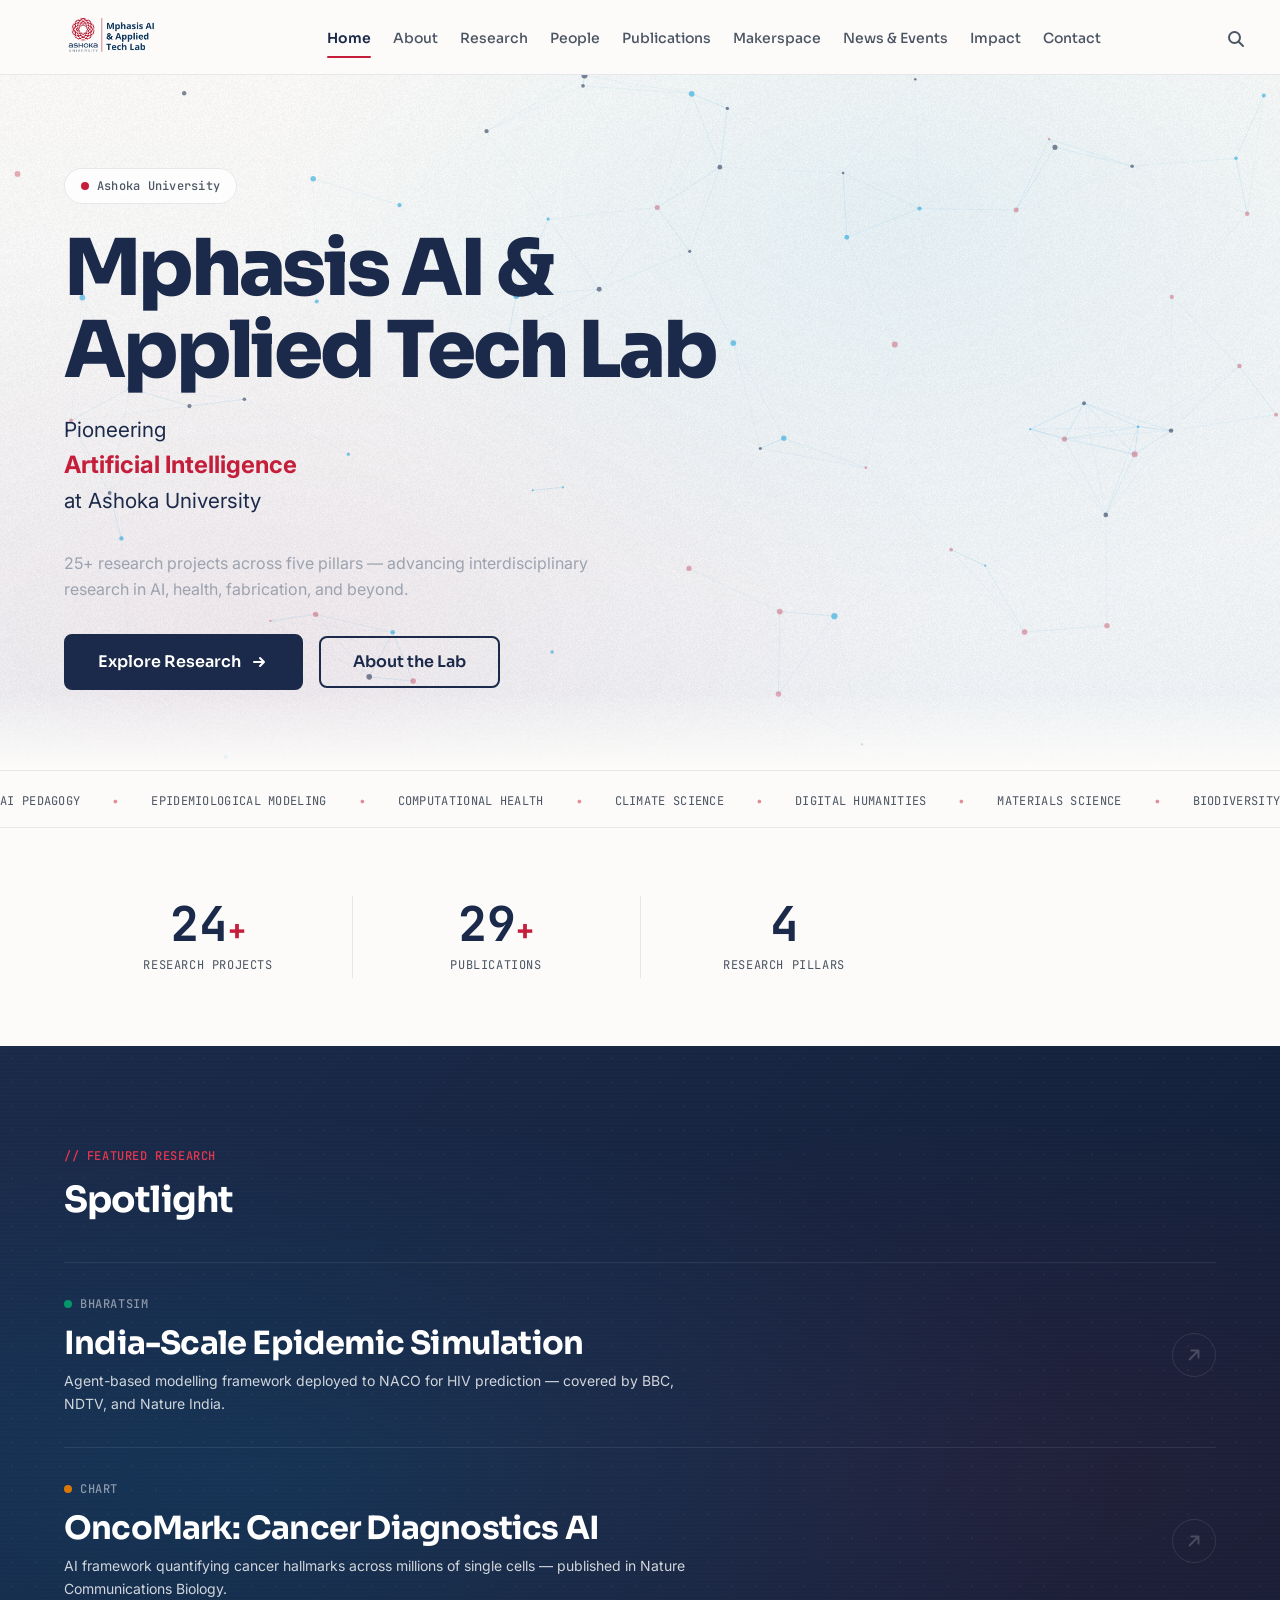
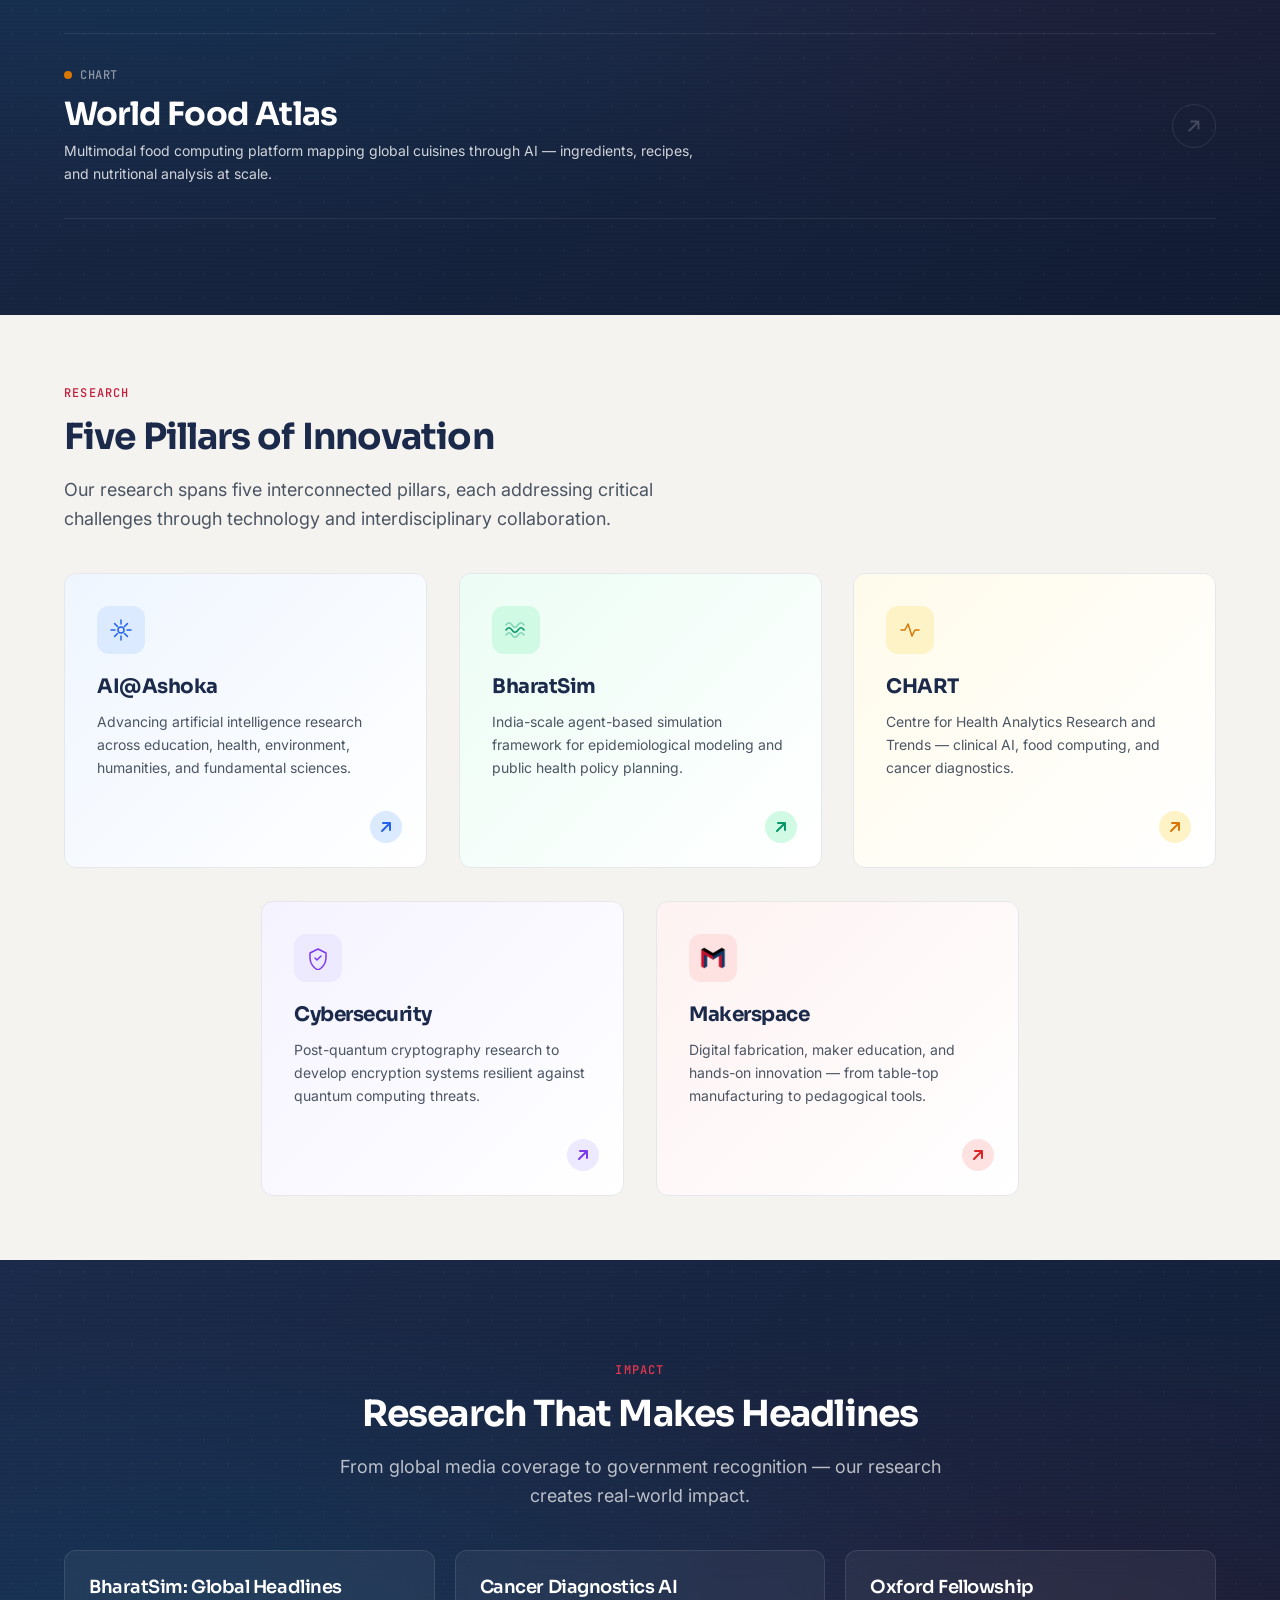
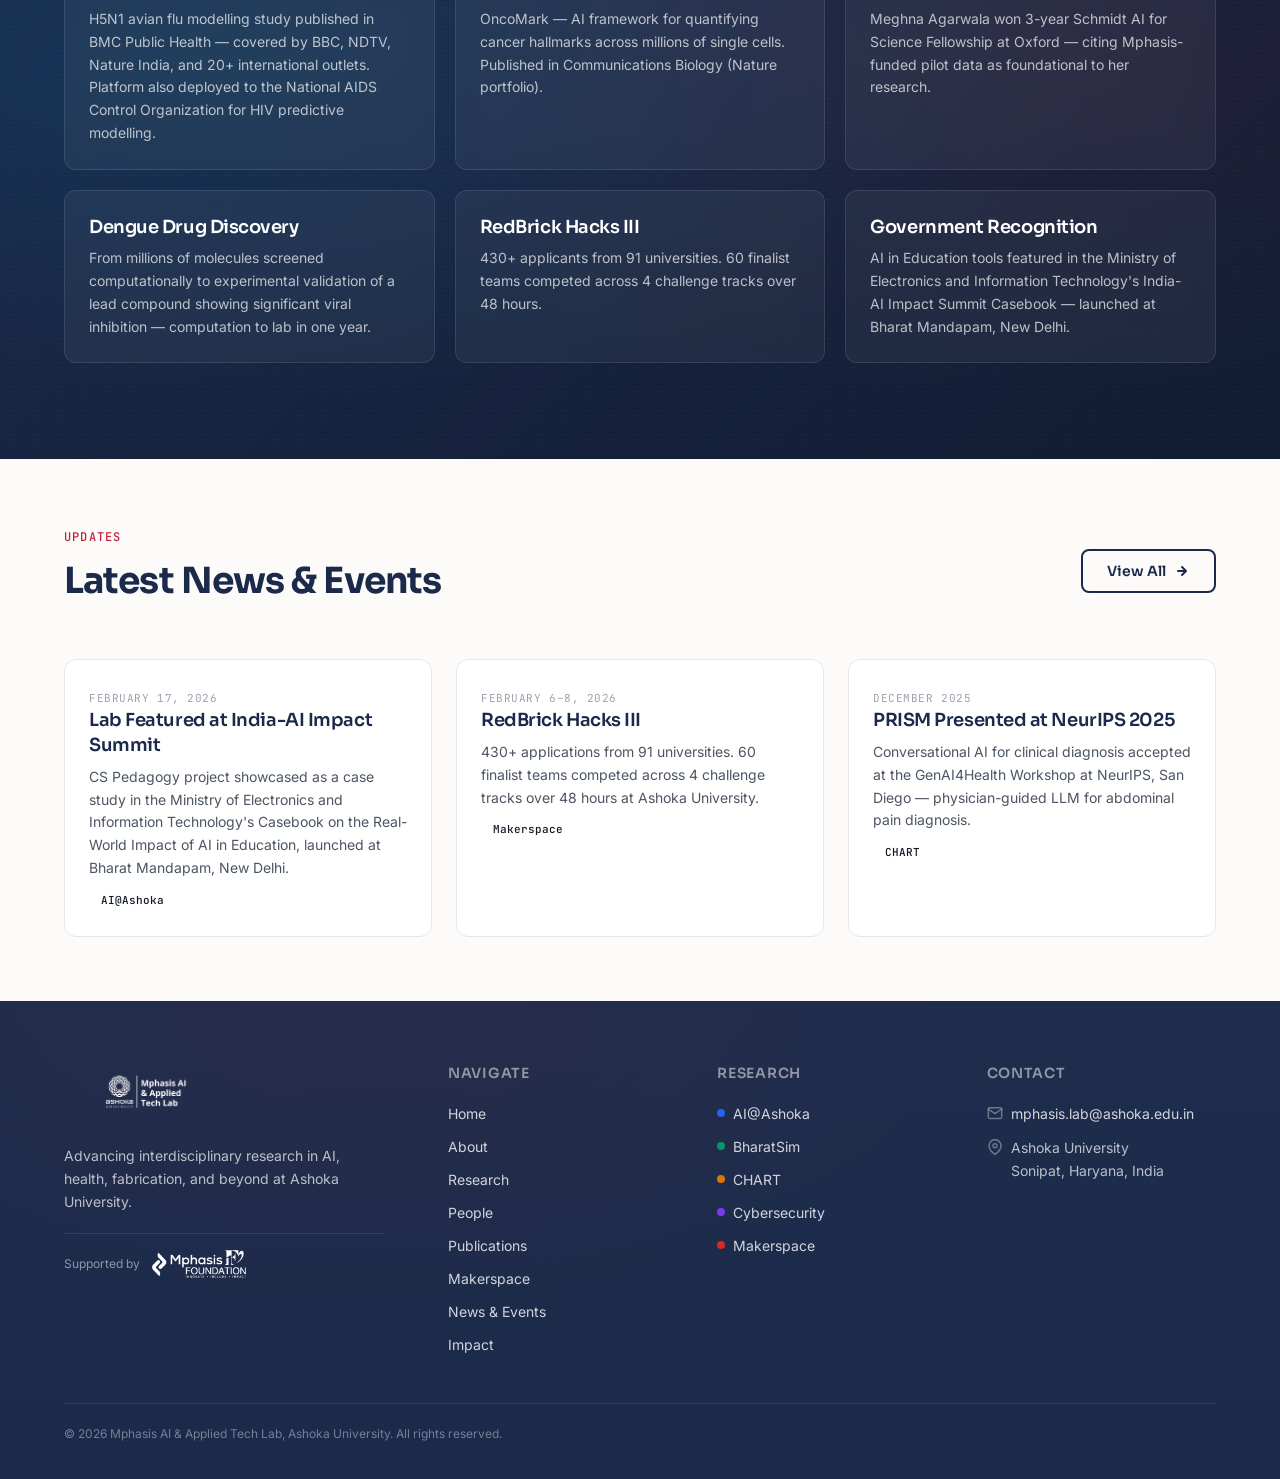
==== index.html @ ebfd1cce "Initial commit: Mphasis AI & Applied Tech Lab website Vanilla HTML/CSS/JS website for the Mphasis AI" ====
<!DOCTYPE html>
<html lang="en">
<head>
  <meta charset="UTF-8">
  <meta name="viewport" content="width=device-width, initial-scale=1.0">
  <meta name="description" content="Mphasis AI & Applied Tech Lab at Ashoka University — Advancing interdisciplinary research in AI, health, fabrication, and beyond at Ashoka University.">
  <meta name="theme-color" content="#1B2A4A">

  <!-- Open Graph -->
  <meta property="og:title" content="Mphasis AI & Applied Tech Lab | Ashoka University">
  <meta property="og:description" content="Advancing interdisciplinary research in AI, health, fabrication, and beyond at Ashoka University.">
  <meta property="og:type" content="website">

  <title>Mphasis AI & Applied Tech Lab | Ashoka University</title>

  <!-- Favicon -->
  <link rel="icon" type="image/png" sizes="32x32" href="src/assets/images/logos/favicon-32.png">
  <link rel="icon" type="image/png" sizes="16x16" href="src/assets/images/logos/favicon-16.png">
  <link rel="apple-touch-icon" sizes="180x180" href="src/assets/images/logos/apple-touch-icon.png">

  <!-- Google Fonts -->
  <link rel="preconnect" href="https://fonts.googleapis.com">
  <link rel="preconnect" href="https://fonts.gstatic.com" crossorigin>
  <link href="https://fonts.googleapis.com/css2?family=Inter:wght@400;500;600;700;800&family=JetBrains+Mono:wght@400;500;600;700&family=Sora:wght@500;600;700&display=swap" rel="stylesheet">

  <!-- Stylesheets -->
  <link rel="stylesheet" href="src/css/variables.css">
  <link rel="stylesheet" href="src/css/reset.css">
  <link rel="stylesheet" href="src/css/base.css">
  <link rel="stylesheet" href="src/css/layout.css">
  <link rel="stylesheet" href="src/css/header.css">
  <link rel="stylesheet" href="src/css/footer.css">
  <link rel="stylesheet" href="src/css/components.css">
  <link rel="stylesheet" href="src/css/animations.css">
  <link rel="stylesheet" href="src/css/utilities.css">
  <link rel="stylesheet" href="src/css/search.css">
</head>
<body>
  <a href="#main-content" class="skip-link">Skip to main content</a>

  <!-- Progress Bar -->
  <div class="progress-bar" id="progress-bar" aria-hidden="true"></div>

  <div class="page">

    <!-- Search Overlay -->
    <div class="search-overlay" id="search-overlay" role="dialog" aria-modal="true" aria-label="Search" hidden>
      <div class="search-overlay__backdrop"></div>
      <div class="search-overlay__panel">
        <div class="search-overlay__header">
          <div class="search-overlay__input-wrapper">
            <svg class="search-overlay__icon" width="20" height="20" viewBox="0 0 20 20" fill="none" stroke="currentColor" stroke-width="2" stroke-linecap="round" stroke-linejoin="round"><circle cx="8.5" cy="8.5" r="5.5"/><path d="M13 13l4 4"/></svg>
            <input type="search" class="search-overlay__input" id="search-input" placeholder="Search projects, people, publications..." autocomplete="off">
            <kbd class="search-overlay__kbd">ESC</kbd>
          </div>
        </div>
        <div class="search-overlay__results" id="search-results" aria-live="polite">
          <div class="search-overlay__empty">
            <p class="search-overlay__empty-text">Type to search across projects, people, and publications</p>
          </div>
        </div>
        <div class="search-overlay__footer">
          <span><kbd>\u2318</kbd><kbd>K</kbd> to toggle</span>
          <span><kbd>\u2191</kbd><kbd>\u2193</kbd> to navigate</span>
          <span><kbd>Enter</kbd> to select</span>
        </div>
      </div>
    </div>

    <!-- ════════════════════════════════════════
         HEADER
         ════════════════════════════════════════ -->
    <header class="header" role="banner">
      <div class="header__inner">
        <a href="/" class="header__logo" aria-label="Mphasis AI & Applied Tech Lab — Home">
          <img src="src/assets/images/logos/lab-logo.png" alt="Mphasis AI & Applied Tech Lab Logo">
        </a>

        <nav class="nav" role="navigation" aria-label="Primary navigation">
          <a href="/" class="nav__link nav__link--active">Home</a>
          <a href="/pages/about.html" class="nav__link">About</a>
          <a href="/pages/research.html" class="nav__link">Research</a>
          <a href="/pages/people.html" class="nav__link">People</a>
          <a href="/pages/publications.html" class="nav__link">Publications</a>
          <a href="/pages/makerspace.html" class="nav__link">Makerspace</a>
          <a href="/pages/news.html" class="nav__link">News & Events</a>
          <a href="/pages/impact.html" class="nav__link">Impact</a>
          <a href="/pages/contact.html" class="nav__link">Contact</a>
        </nav>

        <div class="header__actions">
          <button class="header__search-trigger" aria-label="Search" aria-expanded="false" aria-controls="search-overlay">
            <svg width="20" height="20" viewBox="0 0 20 20" fill="none" stroke="currentColor" stroke-width="2" stroke-linecap="round" stroke-linejoin="round"><circle cx="8.5" cy="8.5" r="5.5"/><path d="M13 13l4 4"/></svg>
          </button>
          <button class="header__menu-toggle" aria-label="Toggle navigation menu" aria-expanded="false" aria-controls="mobile-nav">
            <span></span>
            <span></span>
            <span></span>
          </button>
        </div>
      </div>
    </header>

    <!-- Mobile Navigation -->
    <nav class="nav-mobile" id="mobile-nav" role="navigation" aria-label="Mobile navigation">
      <a href="/" class="nav-mobile__link nav-mobile__link--active">Home</a>
      <a href="/pages/about.html" class="nav-mobile__link">About</a>
      <a href="/pages/research.html" class="nav-mobile__link">Research</a>
      <a href="/pages/people.html" class="nav-mobile__link">People</a>
      <a href="/pages/publications.html" class="nav-mobile__link">Publications</a>
      <a href="/pages/makerspace.html" class="nav-mobile__link">Makerspace</a>
      <a href="/pages/news.html" class="nav-mobile__link">News & Events</a>
      <a href="/pages/impact.html" class="nav-mobile__link">Impact</a>
      <a href="/pages/contact.html" class="nav-mobile__link">Contact</a>
    </nav>

    <!-- ════════════════════════════════════════
         MAIN CONTENT
         ════════════════════════════════════════ -->
    <main class="page__content" id="main-content" role="main">

      <!-- ── HERO ── -->
      <section class="hero">
        <canvas class="hero__canvas" id="hero-canvas" aria-hidden="true"></canvas>
        <div class="hero__grain" aria-hidden="true"></div>
        <div class="container">
          <div class="hero__content">
            <div class="hero__badge reveal">
              <span class="hero__badge-dot"></span>
              Ashoka University
            </div>
            <h1 class="hero__title reveal">Mphasis AI &amp;<br>Applied Tech Lab</h1>
            <p class="hero__tagline reveal">
              Pioneering <span class="morph-text" data-words='["Artificial Intelligence","Health Simulation","Computational Medicine","Cybersecurity","Digital Fabrication"]'>Artificial Intelligence</span> at Ashoka University
            </p>
            <p class="hero__description reveal">
              25+ research projects across five pillars — advancing interdisciplinary research in AI, health, fabrication, and beyond.
            </p>
            <div class="hero__actions reveal">
              <a href="/pages/research.html" class="btn btn--primary btn--lg">
                Explore Research
                <svg class="btn__arrow" width="20" height="20" viewBox="0 0 20 20" fill="none" stroke="currentColor" stroke-width="2" stroke-linecap="round" stroke-linejoin="round"><path d="M5 10h10M11 6l4 4-4 4"/></svg>
              </a>
              <a href="/pages/about.html" class="btn btn--secondary btn--lg">About the Lab</a>
            </div>
          </div>
        </div>
      </section>

      <!-- ── TICKER ── -->
      <div class="ticker" aria-label="Research themes">
        <div class="ticker__track">
          <span class="ticker__item">AI Pedagogy</span>
          <span class="ticker__separator" aria-hidden="true">&bull;</span>
          <span class="ticker__item">Epidemiological Modeling</span>
          <span class="ticker__separator" aria-hidden="true">&bull;</span>
          <span class="ticker__item">Computational Health</span>
          <span class="ticker__separator" aria-hidden="true">&bull;</span>
          <span class="ticker__item">Climate Science</span>
          <span class="ticker__separator" aria-hidden="true">&bull;</span>
          <span class="ticker__item">Digital Humanities</span>
          <span class="ticker__separator" aria-hidden="true">&bull;</span>
          <span class="ticker__item">Materials Science</span>
          <span class="ticker__separator" aria-hidden="true">&bull;</span>
          <span class="ticker__item">Biodiversity &amp; Conservation</span>
          <span class="ticker__separator" aria-hidden="true">&bull;</span>
          <span class="ticker__item">Digital Fabrication</span>
          <span class="ticker__separator" aria-hidden="true">&bull;</span>
          <span class="ticker__item">Post-Quantum Cryptography</span>
          <span class="ticker__separator" aria-hidden="true">&bull;</span>
          <!-- Duplicate for seamless loop -->
          <span class="ticker__item">AI Pedagogy</span>
          <span class="ticker__separator" aria-hidden="true">&bull;</span>
          <span class="ticker__item">Epidemiological Modeling</span>
          <span class="ticker__separator" aria-hidden="true">&bull;</span>
          <span class="ticker__item">Computational Health</span>
          <span class="ticker__separator" aria-hidden="true">&bull;</span>
          <span class="ticker__item">Climate Science</span>
          <span class="ticker__separator" aria-hidden="true">&bull;</span>
          <span class="ticker__item">Digital Humanities</span>
          <span class="ticker__separator" aria-hidden="true">&bull;</span>
          <span class="ticker__item">Materials Science</span>
          <span class="ticker__separator" aria-hidden="true">&bull;</span>
          <span class="ticker__item">Biodiversity &amp; Conservation</span>
          <span class="ticker__separator" aria-hidden="true">&bull;</span>
          <span class="ticker__item">Digital Fabrication</span>
          <span class="ticker__separator" aria-hidden="true">&bull;</span>
          <span class="ticker__item">Post-Quantum Cryptography</span>
          <span class="ticker__separator" aria-hidden="true">&bull;</span>
        </div>
      </div>

      <!-- ── KEY METRICS ── -->
      <section class="section section--sm">
        <div class="container">
          <div class="stats-grid reveal-stagger">
            <div class="stat-card reveal">
              <div class="stat-card__number" data-count="25">0<span class="stat-card__suffix">+</span></div>
              <div class="stat-card__label">Research Projects</div>
            </div>
            <div class="stat-card reveal">
              <div class="stat-card__number" data-count="30">0<span class="stat-card__suffix">+</span></div>
              <div class="stat-card__label">Publications</div>
            </div>
            <div class="stat-card reveal">
              <div class="stat-card__number" data-count="5">0</div>
              <div class="stat-card__label">Research Pillars</div>
            </div>
          </div>
        </div>
      </section>

      <!-- ── FEATURED RESEARCH SPOTLIGHT ── -->
      <section class="section section--dark section--lg spotlight" id="spotlight">
        <div class="container">
          <div class="section__header reveal">
            <span class="section__eyebrow">// Featured Research</span>
            <h2 class="section__title">Spotlight</h2>
          </div>

          <div class="spotlight__list reveal-stagger">

            <a href="/pages/project.html?id=bharatsim-v2" class="spotlight__strip reveal" data-pillar="bharatsim">
              <div class="spotlight__strip-inner">
                <div class="spotlight__meta">
                  <span class="spotlight__pillar-dot" style="background-color: var(--pillar-bharatsim);"></span>
                  <span class="spotlight__pillar-name">BharatSim</span>
                </div>
                <h3 class="spotlight__project-name">India-Scale Epidemic Simulation</h3>
                <p class="spotlight__project-desc">Agent-based modelling framework deployed to NACO for HIV prediction — covered by BBC, NDTV, and Nature India.</p>
              </div>
              <span class="spotlight__arrow" aria-hidden="true">
                <svg width="20" height="20" viewBox="0 0 20 20" fill="none" stroke="currentColor" stroke-width="2" stroke-linecap="round" stroke-linejoin="round"><path d="M5 15L15 5M15 5H7M15 5v8"/></svg>
              </span>
            </a>

            <a href="/pages/project.html?id=oncomark" class="spotlight__strip reveal" data-pillar="chart">
              <div class="spotlight__strip-inner">
                <div class="spotlight__meta">
                  <span class="spotlight__pillar-dot" style="background-color: var(--pillar-chart);"></span>
                  <span class="spotlight__pillar-name">CHART</span>
                </div>
                <h3 class="spotlight__project-name">OncoMark: Cancer Diagnostics AI</h3>
                <p class="spotlight__project-desc">AI framework quantifying cancer hallmarks across millions of single cells — published in Nature Communications Biology.</p>
              </div>
              <span class="spotlight__arrow" aria-hidden="true">
                <svg width="20" height="20" viewBox="0 0 20 20" fill="none" stroke="currentColor" stroke-width="2" stroke-linecap="round" stroke-linejoin="round"><path d="M5 15L15 5M15 5H7M15 5v8"/></svg>
              </span>
            </a>

            <a href="/pages/project.html?id=world-food-atlas" class="spotlight__strip reveal" data-pillar="chart">
              <div class="spotlight__strip-inner">
                <div class="spotlight__meta">
                  <span class="spotlight__pillar-dot" style="background-color: var(--pillar-chart);"></span>
                  <span class="spotlight__pillar-name">CHART</span>
                </div>
                <h3 class="spotlight__project-name">World Food Atlas</h3>
                <p class="spotlight__project-desc">Multimodal food computing platform mapping global cuisines through AI — ingredients, recipes, and nutritional analysis at scale.</p>
              </div>
              <span class="spotlight__arrow" aria-hidden="true">
                <svg width="20" height="20" viewBox="0 0 20 20" fill="none" stroke="currentColor" stroke-width="2" stroke-linecap="round" stroke-linejoin="round"><path d="M5 15L15 5M15 5H7M15 5v8"/></svg>
              </span>
            </a>

          </div>
        </div>
      </section>

      <!-- ── RESEARCH PILLARS ── -->
      <section class="section section--alt" id="pillars">
        <div class="container">
          <div class="section__header reveal">
            <span class="section__eyebrow">Research</span>
            <h2 class="section__title">Five Pillars of Innovation</h2>
            <p class="section__description">
              Our research spans five interconnected pillars, each addressing critical challenges through technology and interdisciplinary collaboration.
            </p>
          </div>

          <div class="pillar-grid reveal-stagger">

            <!-- AI@Ashoka -->
            <a href="/pages/pillar.html?pillar=ai" class="pillar-card reveal" data-pillar="ai">
              <div class="pillar-card__header">
                <div class="pillar-card__icon">
                  <svg viewBox="0 0 24 24" fill="none" stroke="currentColor" stroke-width="1.5" stroke-linecap="round" stroke-linejoin="round">
                    <circle cx="12" cy="12" r="3"/><path d="M12 2v4M12 18v4M2 12h4M18 12h4"/><path d="M5.6 5.6l2.9 2.9M15.5 15.5l2.9 2.9M18.4 5.6l-2.9 2.9M8.5 15.5l-2.9 2.9"/>
                  </svg>
                </div>
              </div>
              <h3 class="pillar-card__title">AI@Ashoka</h3>
              <p class="pillar-card__description">
                Advancing artificial intelligence research across education, health, environment, humanities, and fundamental sciences.
              </p>
              <span class="pillar-card__arrow" aria-hidden="true">
                <svg width="16" height="16" viewBox="0 0 16 16" fill="none" stroke="currentColor" stroke-width="2" stroke-linecap="round" stroke-linejoin="round"><path d="M4 12L12 4M12 4H5M12 4v7"/></svg>
              </span>
            </a>

            <!-- BharatSim -->
            <a href="/pages/pillar.html?pillar=bharatsim" class="pillar-card reveal" data-pillar="bharatsim">
              <div class="pillar-card__header">
                <div class="pillar-card__icon">
                  <svg viewBox="0 0 24 24" fill="none" stroke="currentColor" stroke-width="1.5" stroke-linecap="round" stroke-linejoin="round">
                    <path d="M2 12c2-3 4-3 6 0s4 3 6 0 4-3 6 0"/><path d="M2 7c2-3 4-3 6 0s4 3 6 0 4-3 6 0" opacity="0.4"/><path d="M2 17c2-3 4-3 6 0s4 3 6 0 4-3 6 0" opacity="0.4"/>
                  </svg>
                </div>
              </div>
              <h3 class="pillar-card__title">BharatSim</h3>
              <p class="pillar-card__description">
                India-scale agent-based simulation framework for epidemiological modeling and public health policy planning.
              </p>
              <span class="pillar-card__arrow" aria-hidden="true">
                <svg width="16" height="16" viewBox="0 0 16 16" fill="none" stroke="currentColor" stroke-width="2" stroke-linecap="round" stroke-linejoin="round"><path d="M4 12L12 4M12 4H5M12 4v7"/></svg>
              </span>
            </a>

            <!-- CHART -->
            <a href="/pages/pillar.html?pillar=chart" class="pillar-card reveal" data-pillar="chart">
              <div class="pillar-card__header">
                <div class="pillar-card__icon">
                  <svg viewBox="0 0 24 24" fill="none" stroke="currentColor" stroke-width="1.5" stroke-linecap="round" stroke-linejoin="round">
                    <path d="M3 12h4l3-6 4 12 3-6h4"/>
                  </svg>
                </div>
              </div>
              <h3 class="pillar-card__title">CHART</h3>
              <p class="pillar-card__description">
                Centre for Health Analytics Research and Trends — clinical AI, food computing, and cancer diagnostics.
              </p>
              <span class="pillar-card__arrow" aria-hidden="true">
                <svg width="16" height="16" viewBox="0 0 16 16" fill="none" stroke="currentColor" stroke-width="2" stroke-linecap="round" stroke-linejoin="round"><path d="M4 12L12 4M12 4H5M12 4v7"/></svg>
              </span>
            </a>

            <!-- Cybersecurity -->
            <a href="/pages/pillar.html?pillar=cyber" class="pillar-card reveal" data-pillar="cyber">
              <div class="pillar-card__header">
                <div class="pillar-card__icon">
                  <svg viewBox="0 0 24 24" fill="none" stroke="currentColor" stroke-width="1.5" stroke-linecap="round" stroke-linejoin="round">
                    <path d="M12 3l8 4v5c0 5.5-3.8 10.2-8 12-4.2-1.8-8-6.5-8-12V7l8-4z"/><path d="M9 12l2 2 4-4"/>
                  </svg>
                </div>
              </div>
              <h3 class="pillar-card__title">Cybersecurity</h3>
              <p class="pillar-card__description">
                Post-quantum cryptography research to develop encryption systems resilient against quantum computing threats.
              </p>
              <span class="pillar-card__arrow" aria-hidden="true">
                <svg width="16" height="16" viewBox="0 0 16 16" fill="none" stroke="currentColor" stroke-width="2" stroke-linecap="round" stroke-linejoin="round"><path d="M4 12L12 4M12 4H5M12 4v7"/></svg>
              </span>
            </a>

            <!-- Makerspace -->
            <a href="/pages/pillar.html?pillar=makerspace" class="pillar-card reveal" data-pillar="makerspace">
              <div class="pillar-card__header">
                <div class="pillar-card__icon">
                  <img src="src/assets/images/logos/makerspace-logo.png" alt="Makerspace logo">
                </div>
              </div>
              <h3 class="pillar-card__title">Makerspace</h3>
              <p class="pillar-card__description">
                Digital fabrication, maker education, and hands-on innovation — from table-top manufacturing to pedagogical tools.
              </p>
              <span class="pillar-card__arrow" aria-hidden="true">
                <svg width="16" height="16" viewBox="0 0 16 16" fill="none" stroke="currentColor" stroke-width="2" stroke-linecap="round" stroke-linejoin="round"><path d="M4 12L12 4M12 4H5M12 4v7"/></svg>
              </span>
            </a>

          </div>
        </div>
      </section>

      <!-- ── IMPACT STORIES ── -->
      <section class="section section--dark section--lg">
        <div class="container">
          <div class="section__header text-center reveal">
            <span class="section__eyebrow">Impact</span>
            <h2 class="section__title">Research That Makes Headlines</h2>
            <p class="section__description">
              From global media coverage to government recognition — our research creates real-world impact.
            </p>
          </div>

          <div class="grid grid--3 reveal-stagger" style="gap: var(--space-5);">
            <div class="card card--glass reveal">
              <div class="card__body">
                <h3 class="card__title">BharatSim: Global Headlines</h3>
                <p class="card__text">H5N1 avian flu modelling study published in BMC Public Health — covered by BBC, NDTV, Nature India, and 20+ international outlets. Platform also deployed to the National AIDS Control Organization for HIV predictive modelling.</p>
              </div>
            </div>
            <div class="card card--glass reveal">
              <div class="card__body">
                <h3 class="card__title">Cancer Diagnostics AI</h3>
                <p class="card__text">OncoMark — AI framework for quantifying cancer hallmarks across millions of single cells. Published in Communications Biology (Nature portfolio).</p>
              </div>
            </div>
            <div class="card card--glass reveal">
              <div class="card__body">
                <h3 class="card__title">Oxford Fellowship</h3>
                <p class="card__text">Meghna Agarwala won 3-year Schmidt AI for Science Fellowship at Oxford — citing Mphasis-funded pilot data as foundational to her research.</p>
              </div>
            </div>
            <div class="card card--glass reveal">
              <div class="card__body">
                <h3 class="card__title">Dengue Drug Discovery</h3>
                <p class="card__text">From millions of molecules screened computationally to experimental validation of a lead compound showing significant viral inhibition — computation to lab in one year.</p>
              </div>
            </div>
            <div class="card card--glass reveal">
              <div class="card__body">
                <h3 class="card__title">RedBrick Hacks III</h3>
                <p class="card__text">430+ applicants from 91 universities. 60 finalist teams competed across 4 challenge tracks over 48 hours.</p>
              </div>
            </div>
            <div class="card card--glass reveal">
              <div class="card__body">
                <h3 class="card__title">Government Recognition</h3>
                <p class="card__text">AI in Education tools featured in the Ministry of Electronics and Information Technology's India-AI Impact Summit Casebook — launched at Bharat Mandapam, New Delhi.</p>
              </div>
            </div>
          </div>
        </div>
      </section>

      <!-- ── LATEST NEWS ── -->
      <section class="section" id="news">
        <div class="container">
          <div class="section__header flex flex--between flex--wrap reveal" style="gap: var(--space-4);">
            <div>
              <span class="section__eyebrow">Updates</span>
              <h2 class="section__title">Latest News &amp; Events</h2>
            </div>
            <a href="/pages/news.html" class="btn btn--secondary">
              View All
              <svg class="btn__arrow" width="16" height="16" viewBox="0 0 16 16" fill="none" stroke="currentColor" stroke-width="2" stroke-linecap="round" stroke-linejoin="round"><path d="M4 8h8M8 4l4 4-4 4"/></svg>
            </a>
          </div>

          <div class="grid grid--3 reveal-stagger">
            <article class="card news-card reveal">
              <div class="card__body">
                <span class="card__date">February 17, 2026</span>
                <h3 class="card__title">Lab Featured at India-AI Impact Summit</h3>
                <p class="card__text">CS Pedagogy project showcased as a case study in the Ministry of Electronics and Information Technology's Casebook on the Real-World Impact of AI in Education, launched at Bharat Mandapam, New Delhi.</p>
                <span class="tag tag--sm" style="margin-top: var(--space-2);">AI@Ashoka</span>
              </div>
            </article>

            <article class="card news-card reveal">
              <div class="card__body">
                <span class="card__date">February 6&ndash;8, 2026</span>
                <h3 class="card__title">RedBrick Hacks III</h3>
                <p class="card__text">430+ applications from 91 universities. 60 finalist teams competed across 4 challenge tracks over 48 hours at Ashoka University.</p>
                <span class="tag tag--sm" style="margin-top: var(--space-2);">Makerspace</span>
              </div>
            </article>

            <article class="card news-card reveal">
              <div class="card__body">
                <span class="card__date">December 2025</span>
                <h3 class="card__title">PRISM Presented at NeurIPS 2025</h3>
                <p class="card__text">Conversational AI for clinical diagnosis accepted at the GenAI4Health Workshop at NeurIPS, San Diego — physician-guided LLM for abdominal pain diagnosis.</p>
                <span class="tag tag--sm" style="margin-top: var(--space-2);">CHART</span>
              </div>
            </article>
          </div>
        </div>
      </section>

    </main>

    <!-- ════════════════════════════════════════
         FOOTER
         ════════════════════════════════════════ -->
    <footer class="footer" role="contentinfo">
      <div class="container">
        <div class="footer__grid">
          <!-- Brand -->
          <div class="footer__brand">
            <img src="src/assets/images/logos/lab-logo.png" alt="Lab Logo" class="footer__brand-logo">
            <p class="footer__brand-text">
              Advancing interdisciplinary research in AI, health, fabrication, and beyond at Ashoka University.
            </p>
            <div class="footer__brand-partner">
              <span>Supported by</span>
              <img src="src/assets/images/logos/mphasis-foundation.png" alt="Mphasis F1 Foundation">
            </div>
          </div>

          <!-- Navigation -->
          <div>
            <h4 class="footer__heading">Navigate</h4>
            <div class="footer__links">
              <a href="/" class="footer__link">Home</a>
              <a href="/pages/about.html" class="footer__link">About</a>
              <a href="/pages/research.html" class="footer__link">Research</a>
              <a href="/pages/people.html" class="footer__link">People</a>
              <a href="/pages/publications.html" class="footer__link">Publications</a>
              <a href="/pages/makerspace.html" class="footer__link">Makerspace</a>
              <a href="/pages/news.html" class="footer__link">News & Events</a>
              <a href="/pages/impact.html" class="footer__link">Impact</a>
            </div>
          </div>

          <!-- Research Pillars -->
          <div>
            <h4 class="footer__heading">Research</h4>
            <div class="footer__links">
              <a href="/pages/pillar.html?pillar=ai" class="footer__pillar-link">
                <span class="footer__pillar-dot" style="background-color: var(--pillar-ai);"></span>
                AI@Ashoka
              </a>
              <a href="/pages/pillar.html?pillar=bharatsim" class="footer__pillar-link">
                <span class="footer__pillar-dot" style="background-color: var(--pillar-bharatsim);"></span>
                BharatSim
              </a>
              <a href="/pages/pillar.html?pillar=chart" class="footer__pillar-link">
                <span class="footer__pillar-dot" style="background-color: var(--pillar-chart);"></span>
                CHART
              </a>
              <a href="/pages/pillar.html?pillar=cyber" class="footer__pillar-link">
                <span class="footer__pillar-dot" style="background-color: var(--pillar-cyber);"></span>
                Cybersecurity
              </a>
              <a href="/pages/pillar.html?pillar=makerspace" class="footer__pillar-link">
                <span class="footer__pillar-dot" style="background-color: var(--pillar-makerspace);"></span>
                Makerspace
              </a>
            </div>
          </div>

          <!-- Contact -->
          <div>
            <h4 class="footer__heading">Contact</h4>
            <div>
              <div class="footer__contact-item">
                <svg width="16" height="16" viewBox="0 0 16 16" fill="none" stroke="currentColor" stroke-width="1.5" stroke-linecap="round" stroke-linejoin="round"><path d="M13.3 2.7H2.7c-.7 0-1.4.6-1.4 1.3v8c0 .7.6 1.4 1.4 1.4h10.6c.7 0 1.4-.6 1.4-1.4V4c0-.7-.6-1.3-1.4-1.3z"/><path d="M14.7 4L8 8.7 1.3 4"/></svg>
                <a href="mailto:mphasis.lab@ashoka.edu.in" style="color: rgba(255,255,255,0.8);">mphasis.lab@ashoka.edu.in</a>
              </div>
              <div class="footer__contact-item">
                <svg width="16" height="16" viewBox="0 0 16 16" fill="none" stroke="currentColor" stroke-width="1.5" stroke-linecap="round" stroke-linejoin="round"><path d="M14 6.7C14 11.3 8 15.3 8 15.3S2 11.3 2 6.7a6 6 0 1 1 12 0z"/><circle cx="8" cy="6.7" r="2"/></svg>
                <span>Ashoka University<br>Sonipat, Haryana, India</span>
              </div>
            </div>
          </div>
        </div>

        <div class="footer__bottom">
          <p class="footer__copyright">&copy; 2026 Mphasis AI & Applied Tech Lab, Ashoka University. All rights reserved.</p>
          <div class="footer__bottom-links">
          </div>
        </div>
      </div>
    </footer>

  </div>

  <script src="src/data/projects.js"></script>
  <script src="src/data/people.js"></script>
  <script src="src/data/publications.js"></script>
  <script src="src/data/pillars.js"></script>
  <script src="src/vendor/gsap.min.js"></script>
  <script src="src/vendor/ScrollTrigger.min.js"></script>
  <script src="src/js/gsap-animations.js"></script>
  <script src="src/js/main.js"></script>
  <script src="src/js/search.js"></script>
</body>
</html>
---- src/css/variables.css ----
/* ============================================
   DESIGN TOKENS — Mphasis AI & Applied Tech Lab
   v2.0 — Warmer, bolder, more alive
   ============================================ */

:root {
  /* ── Brand Colors ── */
  --color-navy:        #1B2A4A;
  --color-navy-light:  #2A3F6A;
  --color-navy-dark:   #111C33;
  --color-red:         #C41E3A;
  --color-red-light:   #E8364F;
  --color-red-dark:    #9B1830;
  --color-blue:        #009BDE;
  --color-blue-light:  #33B0E6;
  --color-blue-dark:   #007AB3;

  /* ── Pillar Colors ── */
  --pillar-ai:           #2563EB;
  --pillar-ai-light:     #DBEAFE;
  --pillar-ai-bg:        #EFF6FF;
  --pillar-bharatsim:    #059669;
  --pillar-bharatsim-light: #D1FAE5;
  --pillar-bharatsim-bg: #ECFDF5;
  --pillar-chart:        #D97706;
  --pillar-chart-light:  #FEF3C7;
  --pillar-chart-bg:     #FFFBEB;
  --pillar-cyber:        #7C3AED;
  --pillar-cyber-light:  #EDE9FE;
  --pillar-cyber-bg:     #F5F3FF;
  --pillar-makerspace:   #DC2626;
  --pillar-makerspace-light: #FEE2E2;
  --pillar-makerspace-bg: #FEF2F2;

  /* ── Neutral Palette ── */
  --gray-50:   #F9FAFB;
  --gray-100:  #F3F4F6;
  --gray-200:  #E5E7EB;
  --gray-300:  #D1D5DB;
  --gray-400:  #9CA3AF;
  --gray-500:  #6B7280;
  --gray-600:  #4B5563;
  --gray-700:  #374151;
  --gray-800:  #1F2937;
  --gray-900:  #111827;

  /* ── Semantic Colors ── */
  --color-text:          var(--gray-900);
  --color-text-secondary: var(--gray-600);
  --color-text-muted:    var(--gray-400);
  --color-text-inverse:  #FFFFFF;
  --color-link:          var(--color-blue);
  --color-link-hover:    var(--color-blue-dark);
  --color-bg:            #FCFBF9;
  --color-bg-alt:        #F5F3EF;
  --color-bg-dark:       var(--color-navy);
  --color-border:        var(--gray-200);
  --color-border-light:  var(--gray-100);

  /* ── Typography ── */
  --font-display: 'Sora', 'Inter', -apple-system, BlinkMacSystemFont, sans-serif;
  --font-sans: 'Inter', -apple-system, BlinkMacSystemFont, 'Segoe UI', Roboto, Oxygen, Ubuntu, sans-serif;
  --font-mono: 'JetBrains Mono', 'Fira Code', 'Consolas', monospace;

  --text-xs:   0.75rem;
  --text-sm:   0.875rem;
  --text-base: 1rem;
  --text-lg:   1.125rem;
  --text-xl:   1.25rem;
  --text-2xl:  1.5rem;
  --text-3xl:  1.875rem;
  --text-4xl:  2.25rem;
  --text-5xl:  3rem;
  --text-6xl:  3.75rem;

  --weight-regular:  400;
  --weight-medium:   500;
  --weight-semibold: 600;
  --weight-bold:     700;
  --weight-extrabold: 800;

  --leading-tight:   1.25;
  --leading-snug:    1.375;
  --leading-normal:  1.5;
  --leading-relaxed: 1.625;
  --leading-loose:   2;

  --tracking-tight:   -0.025em;
  --tracking-normal:   0;
  --tracking-wide:     0.025em;
  --tracking-wider:    0.05em;
  --tracking-widest:   0.1em;

  /* ── Spacing Scale ── */
  --space-1:   0.25rem;
  --space-2:   0.5rem;
  --space-3:   0.75rem;
  --space-4:   1rem;
  --space-5:   1.25rem;
  --space-6:   1.5rem;
  --space-8:   2rem;
  --space-10:  2.5rem;
  --space-12:  3rem;
  --space-16:  4rem;
  --space-20:  5rem;
  --space-24:  6rem;
  --space-32:  8rem;

  /* ── Layout ── */
  --container-sm:  640px;
  --container-md:  768px;
  --container-lg:  1024px;
  --container-xl:  1200px;
  --container-2xl: 1400px;
  --header-height: 72px;

  /* ── Borders ── */
  --radius-sm:   4px;
  --radius-md:   8px;
  --radius-lg:   12px;
  --radius-xl:   16px;
  --radius-full: 9999px;

  /* ── Shadows ── */
  --shadow-sm:   0 1px 2px rgba(0, 0, 0, 0.05);
  --shadow-md:   0 4px 6px -1px rgba(0, 0, 0, 0.07), 0 2px 4px -2px rgba(0, 0, 0, 0.05);
  --shadow-lg:   0 10px 15px -3px rgba(0, 0, 0, 0.08), 0 4px 6px -4px rgba(0, 0, 0, 0.04);
  --shadow-xl:   0 20px 25px -5px rgba(0, 0, 0, 0.08), 0 8px 10px -6px rgba(0, 0, 0, 0.04);

  /* ── Transitions ── */
  --transition-fast:   150ms ease;
  --transition-base:   250ms ease;
  --transition-slow:   350ms ease;
  --transition-spring: 500ms cubic-bezier(0.34, 1.56, 0.64, 1);
}

/* ── Pillar Custom Properties via Data Attributes ── */

[data-pillar="ai"]         { --pillar-color: var(--pillar-ai);         --pillar-bg: var(--pillar-ai-bg);         --pillar-light: var(--pillar-ai-light); }
[data-pillar="bharatsim"]  { --pillar-color: var(--pillar-bharatsim);  --pillar-bg: var(--pillar-bharatsim-bg);  --pillar-light: var(--pillar-bharatsim-light); }
[data-pillar="chart"]      { --pillar-color: var(--pillar-chart);      --pillar-bg: var(--pillar-chart-bg);      --pillar-light: var(--pillar-chart-light); }
[data-pillar="cyber"]      { --pillar-color: var(--pillar-cyber);      --pillar-bg: var(--pillar-cyber-bg);      --pillar-light: var(--pillar-cyber-light); }
[data-pillar="makerspace"] { --pillar-color: var(--pillar-makerspace); --pillar-bg: var(--pillar-makerspace-bg); --pillar-light: var(--pillar-makerspace-light); }
---- src/css/base.css ----
/* ============================================
   BASE ELEMENT STYLES
   ============================================ */

body {
  font-family: var(--font-sans);
  font-size: var(--text-base);
  font-weight: var(--weight-regular);
  color: var(--color-text);
  background-color: var(--color-bg);
  line-height: var(--leading-normal);
}

/* ── Headings ── */

h1, h2, h3, h4, h5, h6 {
  font-family: var(--font-display);
  font-weight: var(--weight-bold);
  line-height: var(--leading-tight);
  color: var(--color-navy);
  letter-spacing: var(--tracking-tight);
}

h1 {
  font-size: var(--text-5xl);
  font-weight: var(--weight-extrabold);
}

h2 { font-size: var(--text-4xl); }
h3 { font-size: var(--text-2xl); }

h4 {
  font-size: var(--text-xl);
  font-weight: var(--weight-semibold);
}

h5 {
  font-size: var(--text-lg);
  font-weight: var(--weight-semibold);
}

h6 {
  font-size: var(--text-base);
  font-weight: var(--weight-semibold);
}

@media (max-width: 768px) {
  h1 { font-size: var(--text-4xl); }
  h2 { font-size: var(--text-3xl); }
  h3 { font-size: var(--text-xl); }
}

@media (max-width: 480px) {
  h1 { font-size: var(--text-3xl); }
  h2 { font-size: var(--text-2xl); }
}

/* ── Paragraphs ── */

p {
  margin-bottom: var(--space-4);
  line-height: var(--leading-relaxed);
  color: var(--color-text-secondary);
}

p:last-child {
  margin-bottom: 0;
}

/* ── Links ── */

a {
  color: var(--color-link);
  text-decoration: none;
  transition: color var(--transition-fast);
}

a:hover {
  color: var(--color-link-hover);
}

/* ── Focus ── */

a:focus-visible,
button:focus-visible,
input:focus-visible,
select:focus-visible,
textarea:focus-visible,
[tabindex]:focus-visible {
  outline: 2px solid var(--color-blue);
  outline-offset: 2px;
  border-radius: var(--radius-sm);
}

/* ── Lists ── */

.prose ul,
.prose ol {
  margin-bottom: var(--space-4);
  padding-left: var(--space-6);
}

.prose ul { list-style-type: disc; }
.prose ol { list-style-type: decimal; }

.prose li {
  margin-bottom: var(--space-2);
  line-height: var(--leading-relaxed);
  color: var(--color-text-secondary);
}

/* ── HR ── */

hr {
  border: none;
  border-top: 1px solid var(--color-border);
  margin: var(--space-8) 0;
}

/* ── Skip Link ── */

.skip-link {
  position: absolute;
  top: -100%;
  left: var(--space-4);
  z-index: 1200;
  padding: var(--space-3) var(--space-6);
  font-size: var(--text-sm);
  font-weight: var(--weight-semibold);
  color: var(--color-text-inverse);
  background-color: var(--color-navy);
  border-radius: 0 0 var(--radius-md) var(--radius-md);
  transition: top var(--transition-fast);
  text-decoration: none;
}

.skip-link:focus {
  top: 0;
  outline: 2px solid var(--color-blue);
  outline-offset: 2px;
  color: var(--color-text-inverse);
}

/* ── Selection ── */

::selection {
  background-color: var(--color-blue);
  color: var(--color-text-inverse);
}

/* ── Scrollbar ── */

::-webkit-scrollbar {
  width: 8px;
  height: 8px;
}

::-webkit-scrollbar-track {
  background: var(--gray-100);
}

::-webkit-scrollbar-thumb {
  background: var(--gray-300);
  border-radius: var(--radius-full);
}

::-webkit-scrollbar-thumb:hover {
  background: var(--gray-400);
}
---- src/css/layout.css ----
/* ============================================
   LAYOUT SYSTEM
   ============================================ */

/* ── Container ── */

.container {
  width: 100%;
  max-width: var(--container-xl);
  margin-left: auto;
  margin-right: auto;
  padding-left: var(--space-6);
  padding-right: var(--space-6);
}

.container--narrow { max-width: var(--container-lg); }
.container--wide   { max-width: var(--container-2xl); }
.container--full   { max-width: 100%; }

@media (max-width: 768px) {
  .container {
    padding-left: var(--space-4);
    padding-right: var(--space-4);
  }
}

/* ── Page Wrapper ── */

.page {
  display: flex;
  flex-direction: column;
  min-height: 100vh;
}

.page__content {
  flex: 1;
  padding-top: var(--header-height);
}

/* ── Section ── */

.section {
  padding-top: var(--space-16);
  padding-bottom: var(--space-16);
}

.section--sm {
  padding-top: var(--space-10);
  padding-bottom: var(--space-10);
}

.section--lg {
  padding-top: var(--space-24);
  padding-bottom: var(--space-24);
}

.section--alt {
  background-color: var(--color-bg-alt);
}

.section--dark {
  position: relative;
  background:
    radial-gradient(ellipse at 20% 50%, rgba(0, 155, 222, 0.12) 0%, transparent 60%),
    radial-gradient(ellipse at 80% 50%, rgba(196, 30, 58, 0.08) 0%, transparent 60%),
    linear-gradient(135deg, #1B2A4A 0%, #111C33 100%);
  color: var(--color-text-inverse);
}

.section--dark h1,
.section--dark h2,
.section--dark h3,
.section--dark h4 {
  color: var(--color-text-inverse);
}

.section--dark p {
  color: rgba(255, 255, 255, 0.8);
}

.section--dark .section__eyebrow {
  color: var(--color-red-light);
}

.section--dark .section__description {
  color: rgba(255, 255, 255, 0.7);
}

/* ── Dark Section Atmospheric Effects (DE-5) ── */

/* Dot grid overlay */
.section--dark::before {
  content: '';
  position: absolute;
  inset: 0;
  background-image:
    radial-gradient(circle, rgba(255, 255, 255, 0.04) 1px, transparent 1px);
  background-size: 24px 24px;
  pointer-events: none;
  z-index: 0;
  animation: grid-drift 60s linear infinite;
}

/* Scan line texture */
.section--dark::after {
  content: '';
  position: absolute;
  inset: 0;
  background: repeating-linear-gradient(
    0deg,
    transparent 0px,
    transparent 3px,
    rgba(255, 255, 255, 0.008) 3px,
    rgba(255, 255, 255, 0.008) 4px
  );
  pointer-events: none;
  z-index: 0;
}

/* Content above atmospheric overlays */
.section--dark > .container {
  position: relative;
  z-index: 1;
}

/* Adjacent dark sections — continuous zone with subtle divider */
.section--dark + .section--dark {
  border-top: 1px solid rgba(255, 255, 255, 0.06);
}

.section--dark .stat-card__number {
  color: var(--color-text-inverse);
  text-shadow: 0 0 30px rgba(0, 155, 222, 0.25), 0 0 60px rgba(0, 155, 222, 0.1);
}

.section--dark .stat-card__label {
  color: rgba(255, 255, 255, 0.6);
}

.section__header {
  margin-bottom: var(--space-10);
}

.section__eyebrow {
  display: inline-block;
  font-family: var(--font-mono);
  font-size: var(--text-xs);
  font-weight: var(--weight-medium);
  text-transform: uppercase;
  letter-spacing: var(--tracking-widest);
  color: var(--color-red);
  margin-bottom: var(--space-3);
}

.section__title {
  margin-bottom: var(--space-4);
}

.section__description {
  max-width: 640px;
  font-size: var(--text-lg);
}

.text-center .section__description {
  margin-left: auto;
  margin-right: auto;
}

@media (max-width: 768px) {
  .section {
    padding-top: var(--space-10);
    padding-bottom: var(--space-10);
  }

  .section--lg {
    padding-top: var(--space-16);
    padding-bottom: var(--space-16);
  }
}

/* ── Grid System ── */

.grid {
  display: grid;
  gap: var(--space-6);
}

.grid--2 { grid-template-columns: repeat(2, 1fr); }
.grid--3 { grid-template-columns: repeat(3, 1fr); }
.grid--4 { grid-template-columns: repeat(4, 1fr); }

.grid--auto-sm { grid-template-columns: repeat(auto-fill, minmax(240px, 1fr)); }
.grid--auto-md { grid-template-columns: repeat(auto-fill, minmax(300px, 1fr)); }
.grid--auto-lg { grid-template-columns: repeat(auto-fill, minmax(360px, 1fr)); }

.grid--gap-sm  { gap: var(--space-4); }
.grid--gap-lg  { gap: var(--space-8); }
.grid--gap-xl  { gap: var(--space-12); }

/* ── Pillar Grid (3+2 centered) ── */

.pillar-grid {
  display: grid;
  grid-template-columns: repeat(6, 1fr);
  gap: var(--space-8);
}

.pillar-grid > * {
  grid-column: span 2;
}

.pillar-grid > :nth-child(4) {
  grid-column: 2 / span 2;
}

.pillar-grid > :nth-child(5) {
  grid-column: 4 / span 2;
}

@media (max-width: 1024px) {
  .grid--3 { grid-template-columns: repeat(2, 1fr); }
  .grid--4 { grid-template-columns: repeat(2, 1fr); }

  .pillar-grid {
    grid-template-columns: repeat(2, 1fr);
  }

  .pillar-grid > *,
  .pillar-grid > :nth-child(4),
  .pillar-grid > :nth-child(5) {
    grid-column: span 1;
  }
}

@media (max-width: 640px) {
  .grid--2,
  .grid--3,
  .grid--4 {
    grid-template-columns: 1fr;
  }

  .pillar-grid {
    grid-template-columns: 1fr;
  }
}

/* ── Stats Grid ── */

.stats-grid {
  display: grid;
  grid-template-columns: repeat(4, 1fr);
}

.stats-grid .stat-card {
  position: relative;
}

@media (min-width: 1025px) {
  .stats-grid .stat-card + .stat-card::before {
    content: '';
    position: absolute;
    left: 0;
    top: 20%;
    height: 60%;
    width: 1px;
    background-color: var(--color-border);
  }

  .section--dark .stats-grid .stat-card + .stat-card::before {
    background-color: rgba(255, 255, 255, 0.12);
  }
}

@media (max-width: 1024px) {
  .stats-grid {
    grid-template-columns: repeat(2, 1fr);
  }
}

@media (max-width: 480px) {
  .stats-grid {
    grid-template-columns: 1fr;
  }
}

/* ── Flexbox Layouts ── */

.flex             { display: flex; }
.flex--center     { align-items: center; justify-content: center; }
.flex--between    { align-items: center; justify-content: space-between; }
.flex--column     { flex-direction: column; }
.flex--wrap       { flex-wrap: wrap; }
.flex--gap-sm     { gap: var(--space-2); }
.flex--gap-md     { gap: var(--space-4); }
.flex--gap-lg     { gap: var(--space-6); }

/* ── Two-Column Layout ── */

.layout-sidebar {
  display: grid;
  grid-template-columns: 1fr 320px;
  gap: var(--space-10);
  align-items: start;
}

.layout-sidebar--reverse {
  grid-template-columns: 320px 1fr;
}

@media (max-width: 1024px) {
  .layout-sidebar,
  .layout-sidebar--reverse {
    grid-template-columns: 1fr;
  }
}
---- src/css/header.css ----
/* ============================================
   HEADER & NAVIGATION
   ============================================ */

.header {
  position: fixed;
  top: 3px; /* Below progress bar */
  left: 0;
  right: 0;
  z-index: 1000;
  height: var(--header-height);
  background-color: rgba(252, 251, 249, 0.95);
  backdrop-filter: blur(16px);
  -webkit-backdrop-filter: blur(16px);
  border-bottom: 1px solid var(--color-border);
  transition: box-shadow var(--transition-base);
}

.header--scrolled {
  box-shadow: var(--shadow-md);
}

.header__inner {
  display: flex;
  align-items: center;
  justify-content: space-between;
  height: 100%;
  max-width: var(--container-2xl);
  margin: 0 auto;
  padding: 0 var(--space-6);
}

/* ── Logo ── */

.header__logo {
  display: flex;
  align-items: center;
  gap: var(--space-3);
  flex-shrink: 0;
}

.header__logo img {
  height: 64px;
  width: auto;
  object-fit: contain;
}

/* ── Desktop Navigation ── */

.nav {
  display: flex;
  align-items: center;
  gap: 2px;
}

.nav__link {
  display: inline-flex;
  align-items: center;
  position: relative;
  padding: var(--space-2) 10px;
  font-family: var(--font-display);
  font-size: var(--text-sm);
  font-weight: var(--weight-medium);
  color: var(--color-text-secondary);
  border-radius: var(--radius-md);
  transition: color var(--transition-fast), background-color var(--transition-fast);
  white-space: nowrap;
}

.nav__link:hover {
  color: var(--color-navy);
  background-color: var(--gray-50);
}

.nav__link--active {
  color: var(--color-navy);
  font-weight: var(--weight-semibold);
}

.nav__link--active::after {
  content: '';
  position: absolute;
  bottom: -1px;
  left: 10px;
  right: 10px;
  height: 2px;
  background-color: var(--color-red);
  border-radius: 1px;
}

/* ── Mobile Menu Toggle ── */

.header__menu-toggle {
  display: none;
  flex-direction: column;
  justify-content: center;
  align-items: center;
  width: 40px;
  height: 40px;
  gap: 5px;
  cursor: pointer;
  border-radius: var(--radius-md);
  transition: background-color var(--transition-fast);
}

.header__menu-toggle:hover {
  background-color: var(--gray-50);
}

.header__menu-toggle span {
  display: block;
  width: 20px;
  height: 2px;
  background-color: var(--color-navy);
  border-radius: 1px;
  transition: transform var(--transition-base), opacity var(--transition-base);
}

.header__menu-toggle--open span:nth-child(1) {
  transform: translateY(7px) rotate(45deg);
}

.header__menu-toggle--open span:nth-child(2) {
  opacity: 0;
}

.header__menu-toggle--open span:nth-child(3) {
  transform: translateY(-7px) rotate(-45deg);
}

/* ── Mobile Navigation ── */

.nav-mobile {
  display: none;
  position: fixed;
  top: calc(var(--header-height) + 3px);
  left: 0;
  right: 0;
  bottom: 0;
  background-color: rgba(252, 251, 249, 0.98);
  backdrop-filter: blur(16px);
  -webkit-backdrop-filter: blur(16px);
  z-index: 999;
  overflow-y: auto;
  padding: var(--space-6);
}

.nav-mobile--open {
  display: block;
  animation: fadeSlideDown 250ms ease forwards;
}

.nav-mobile__link {
  display: block;
  padding: var(--space-4) var(--space-2);
  font-family: var(--font-display);
  font-size: var(--text-lg);
  font-weight: var(--weight-medium);
  color: var(--color-text-secondary);
  border-bottom: 1px solid var(--color-border-light);
  transition: color var(--transition-fast);
}

.nav-mobile__link:hover,
.nav-mobile__link--active {
  color: var(--color-navy);
}

.nav-mobile__link--active {
  border-left: 3px solid var(--color-red);
  padding-left: var(--space-4);
}

.nav-mobile__link:last-child {
  border-bottom: none;
}

@keyframes fadeSlideDown {
  from { opacity: 0; transform: translateY(-8px); }
  to   { opacity: 1; transform: translateY(0); }
}

/* ── Responsive ── */

/* ── Header Actions (search + hamburger) ── */

.header__actions {
  display: flex;
  align-items: center;
  gap: var(--space-1);
}

@media (max-width: 1140px) {
  .nav { display: none; }
  .header__menu-toggle { display: flex; }
}

@media (max-width: 768px) {
  .header__inner { padding: 0 var(--space-4); }
  .header__logo img { height: 48px; }
}
---- src/css/footer.css ----
/* ============================================
   FOOTER
   ============================================ */

.footer {
  background:
    radial-gradient(ellipse at 30% 0%, rgba(196, 30, 58, 0.06) 0%, transparent 50%),
    linear-gradient(180deg, #1E2D4C 0%, #1B2A4A 100%);
  color: var(--color-text-inverse);
  padding-top: var(--space-16);
  padding-bottom: 0;
}

.footer__grid {
  display: grid;
  grid-template-columns: 1.5fr 1fr 1fr 1fr;
  gap: var(--space-10);
  padding-bottom: var(--space-12);
}

/* ── Brand Column ── */

.footer__brand {
  max-width: 320px;
}

.footer__brand-logo {
  height: 60px;
  width: auto;
  margin-bottom: var(--space-5);
  filter: brightness(0) invert(1);
  object-fit: contain;
}

.footer__brand-text {
  font-size: var(--text-sm);
  line-height: var(--leading-relaxed);
  color: rgba(255, 255, 255, 0.7);
  margin-bottom: var(--space-5);
}

.footer__brand-partner {
  display: flex;
  align-items: center;
  gap: var(--space-3);
  padding-top: var(--space-4);
  border-top: 1px solid rgba(255, 255, 255, 0.1);
}

.footer__brand-partner img {
  height: 28px;
  width: auto;
  filter: brightness(0) invert(1);
}

.footer__brand-partner span {
  font-size: var(--text-xs);
  color: rgba(255, 255, 255, 0.5);
}

/* ── Navigation Columns ── */

.footer__heading {
  font-size: var(--text-sm);
  font-weight: var(--weight-semibold);
  text-transform: uppercase;
  letter-spacing: var(--tracking-wider);
  color: rgba(255, 255, 255, 0.5);
  margin-bottom: var(--space-5);
}

.footer__links {
  display: flex;
  flex-direction: column;
  gap: var(--space-3);
}

.footer__link {
  font-size: var(--text-sm);
  color: rgba(255, 255, 255, 0.8);
  transition: color var(--transition-fast);
}

.footer__link:hover {
  color: #FFFFFF;
}

/* ── Pillar Links ── */

.footer__pillar-link {
  display: flex;
  align-items: center;
  gap: var(--space-2);
  font-size: var(--text-sm);
  color: rgba(255, 255, 255, 0.8);
  transition: color var(--transition-fast);
}

.footer__pillar-link:hover {
  color: #FFFFFF;
}

.footer__pillar-dot {
  width: 8px;
  height: 8px;
  border-radius: var(--radius-full);
  flex-shrink: 0;
}

/* ── Contact ── */

.footer__contact-item {
  display: flex;
  align-items: flex-start;
  gap: var(--space-2);
  font-size: var(--text-sm);
  color: rgba(255, 255, 255, 0.7);
  margin-bottom: var(--space-3);
  line-height: var(--leading-relaxed);
}

.footer__contact-item svg {
  flex-shrink: 0;
  margin-top: 2px;
  opacity: 0.5;
}

/* ── Bottom Bar ── */

.footer__bottom {
  border-top: 1px solid rgba(255, 255, 255, 0.1);
  padding: var(--space-5) 0;
  display: flex;
  align-items: center;
  justify-content: space-between;
  gap: var(--space-4);
}

.footer__copyright {
  font-size: var(--text-xs);
  color: rgba(255, 255, 255, 0.4);
}

.footer__bottom-links {
  display: flex;
  gap: var(--space-6);
}

.footer__bottom-link {
  font-size: var(--text-xs);
  color: rgba(255, 255, 255, 0.4);
  transition: color var(--transition-fast);
}

.footer__bottom-link:hover {
  color: rgba(255, 255, 255, 0.7);
}

/* ── Responsive ── */

@media (max-width: 1024px) {
  .footer__grid {
    grid-template-columns: 1fr 1fr;
    gap: var(--space-8);
  }

  .footer__brand {
    grid-column: 1 / -1;
    max-width: none;
  }
}

@media (max-width: 640px) {
  .footer { padding-top: var(--space-10); }

  .footer__grid {
    grid-template-columns: 1fr;
    gap: var(--space-8);
  }

  .footer__bottom {
    flex-direction: column;
    text-align: center;
  }
}
---- src/css/components.css ----
/* ============================================
   COMPONENTS — Buttons, Cards, Tags, Hero, etc.
   ============================================ */

/* ── BUTTONS ── */

.btn {
  display: inline-flex;
  align-items: center;
  justify-content: center;
  gap: var(--space-2);
  padding: var(--space-3) var(--space-6);
  font-family: var(--font-display);
  font-size: var(--text-sm);
  font-weight: var(--weight-semibold);
  line-height: 1;
  border-radius: var(--radius-md);
  border: 2px solid transparent;
  cursor: pointer;
  transition: all var(--transition-fast);
  white-space: nowrap;
  text-decoration: none;
}

.btn:focus-visible {
  outline: 2px solid var(--color-blue);
  outline-offset: 2px;
}

.btn--primary {
  background-color: var(--color-navy);
  color: var(--color-text-inverse);
  border-color: var(--color-navy);
}

.btn--primary:hover {
  background-color: var(--color-navy-light);
  border-color: var(--color-navy-light);
  color: var(--color-text-inverse);
  transform: translateY(-1px);
  box-shadow: var(--shadow-md);
}

.btn--secondary {
  background-color: transparent;
  color: var(--color-navy);
  border-color: var(--color-navy);
}

.btn--secondary:hover {
  background-color: var(--color-navy);
  color: var(--color-text-inverse);
  transform: translateY(-1px);
}

.section--dark .btn--secondary {
  color: #fff;
  border-color: rgba(255, 255, 255, 0.4);
}

.section--dark .btn--secondary:hover {
  background-color: rgba(255, 255, 255, 0.15);
  border-color: #fff;
  color: #fff;
}

.btn--accent {
  background-color: var(--color-red);
  color: var(--color-text-inverse);
  border-color: var(--color-red);
}

.btn--accent:hover {
  background-color: var(--color-red-dark);
  border-color: var(--color-red-dark);
  color: var(--color-text-inverse);
  transform: translateY(-1px);
  box-shadow: var(--shadow-md);
}

.btn--ghost {
  background-color: transparent;
  color: var(--color-text-secondary);
  border-color: transparent;
}

.btn--ghost:hover {
  background-color: var(--gray-100);
  color: var(--color-text);
}

.btn--sm {
  padding: var(--space-2) var(--space-4);
  font-size: var(--text-xs);
}

.btn--lg {
  padding: var(--space-4) var(--space-8);
  font-size: var(--text-base);
}

.btn svg { width: 16px; height: 16px; }
.btn--lg svg { width: 20px; height: 20px; }

.btn .btn__arrow {
  transition: transform var(--transition-fast);
}

.btn:hover .btn__arrow {
  transform: translateX(3px);
}

/* ── TAGS ── */

.tag {
  display: inline-flex;
  align-items: center;
  gap: var(--space-1);
  padding: var(--space-1) var(--space-3);
  font-family: var(--font-mono);
  font-size: 0.6875rem;
  font-weight: var(--weight-medium);
  line-height: 1.5;
  border-radius: var(--radius-full);
  white-space: nowrap;
}

.tag--default {
  background-color: var(--gray-100);
  color: var(--gray-700);
}

.tag--ai         { background-color: var(--pillar-ai-light);         color: var(--pillar-ai); }
.tag--bharatsim  { background-color: var(--pillar-bharatsim-light);  color: var(--pillar-bharatsim); }
.tag--chart      { background-color: var(--pillar-chart-light);      color: var(--pillar-chart); }
.tag--cyber      { background-color: var(--pillar-cyber-light);      color: var(--pillar-cyber); }
.tag--makerspace { background-color: var(--pillar-makerspace-light); color: var(--pillar-makerspace); }

.tag--dot::before {
  content: '';
  width: 6px;
  height: 6px;
  border-radius: var(--radius-full);
  background-color: currentColor;
}

/* ── CARDS ── */

.card {
  background-color: #FFFFFF;
  border-radius: var(--radius-lg);
  border: 1px solid var(--color-border);
  overflow: hidden;
  transition: box-shadow var(--transition-base), transform var(--transition-base);
}

.card:hover {
  box-shadow: var(--shadow-lg);
  transform: translateY(-3px);
}

.card__image {
  width: 100%;
  aspect-ratio: 16 / 10;
  object-fit: cover;
  background: linear-gradient(135deg, var(--pillar-bg, var(--gray-50)) 0%, var(--gray-100) 100%);
  position: relative;
  display: flex;
  align-items: center;
  justify-content: center;
}

.card__image-icon {
  width: 40px;
  height: 40px;
  color: var(--pillar-color, var(--gray-300));
  opacity: 0.3;
}

.card__body {
  padding: var(--space-6);
}

.card__eyebrow {
  display: flex;
  align-items: center;
  gap: var(--space-2);
  margin-bottom: var(--space-3);
}

.card__title {
  font-size: var(--text-lg);
  font-weight: var(--weight-semibold);
  color: var(--color-navy);
  margin-bottom: var(--space-2);
  line-height: var(--leading-snug);
  transition: color var(--transition-fast);
}

.card:hover .card__title {
  color: var(--color-blue);
}

.card__subtitle {
  font-size: var(--text-sm);
  color: var(--color-text-muted);
  margin-bottom: var(--space-3);
}

.card__text {
  font-size: var(--text-sm);
  color: var(--color-text-secondary);
  line-height: var(--leading-relaxed);
  margin-bottom: 0;
}

.card__footer {
  display: flex;
  align-items: center;
  justify-content: space-between;
  padding: var(--space-4) var(--space-6);
  border-top: 1px solid var(--color-border-light);
}

/* ── GLASS CARD (dark sections) ── */

.card--glass {
  background: rgba(255, 255, 255, 0.05);
  border-color: rgba(255, 255, 255, 0.1);
  backdrop-filter: blur(12px);
  -webkit-backdrop-filter: blur(12px);
}

.card--glass .card__title {
  color: #fff;
}

.card--glass .card__text {
  color: rgba(255, 255, 255, 0.7);
}

.card--glass:hover {
  background: rgba(255, 255, 255, 0.09);
  border-color: rgba(255, 255, 255, 0.2);
  box-shadow:
    0 0 0 1px rgba(255, 255, 255, 0.08),
    0 12px 32px -8px rgba(0, 0, 0, 0.3);
}

.card--glass:hover .card__title {
  color: #fff;
}

/* Card hover reveal prompt */
.card__hover-prompt {
  display: flex;
  align-items: center;
  gap: var(--space-1);
  font-size: var(--text-xs);
  font-weight: var(--weight-semibold);
  color: var(--color-blue);
  margin-top: var(--space-3);
  opacity: 0;
  transform: translateX(-8px);
  transition: opacity var(--transition-fast), transform var(--transition-fast);
}

.card:hover .card__hover-prompt {
  opacity: 1;
  transform: translateX(0);
}

.card__hover-prompt svg {
  width: 14px;
  height: 14px;
  transition: transform var(--transition-fast);
}

.card:hover .card__hover-prompt svg {
  transform: translateX(2px);
}

/* ── PROJECT CARD ── */

.project-card {
  display: flex;
  flex-direction: column;
  height: 100%;
}

.project-card .card__body {
  flex: 1;
  display: flex;
  flex-direction: column;
}

.project-card .card__text {
  flex: 1;
}

.project-card__pi {
  display: flex;
  align-items: center;
  gap: var(--space-2);
  margin-top: var(--space-4);
  padding-top: var(--space-4);
  border-top: 1px solid var(--color-border-light);
  font-size: var(--text-sm);
  color: var(--color-text-secondary);
}

.project-card__pi-avatar {
  width: 28px;
  height: 28px;
  border-radius: var(--radius-full);
  background: linear-gradient(135deg, var(--pillar-light, var(--gray-200)) 0%, var(--gray-200) 100%);
  object-fit: cover;
  flex-shrink: 0;
}

/* ── PERSON CARD ── */

.person-card {
  text-align: center;
  border: none;
  background: transparent;
  position: relative;
}

.person-card:hover {
  box-shadow: none;
  transform: none;
}

.person-card:has(.person-card__name a):hover {
  transform: translateY(-4px);
}

.person-card__photo {
  width: 120px;
  height: 120px;
  border-radius: var(--radius-full);
  object-fit: cover;
  margin: 0 auto var(--space-4);
  background-color: var(--gray-200);
  transition: transform var(--transition-base);
}

.person-card:hover .person-card__photo {
  transform: scale(1.05);
}

.person-card__name {
  font-size: var(--text-base);
  font-weight: var(--weight-semibold);
  color: var(--color-navy);
  margin-bottom: var(--space-1);
}

.person-card__role {
  font-size: var(--text-sm);
  color: var(--color-text-secondary);
  margin-bottom: var(--space-2);
}

.person-card__dept {
  font-size: var(--text-xs);
  color: var(--color-text-muted);
}

/* ── NEWS CARD ── */

.news-card .card__date {
  font-family: var(--font-mono);
  font-size: 0.6875rem;
  font-weight: var(--weight-regular);
  color: var(--color-text-muted);
  text-transform: uppercase;
  letter-spacing: var(--tracking-wider);
}

/* ── STAT CARD ── */

.stat-card {
  text-align: center;
  padding: var(--space-8) var(--space-6);
}

.stat-card__number {
  font-family: var(--font-mono);
  font-size: var(--text-5xl);
  font-weight: var(--weight-bold);
  color: var(--color-navy);
  line-height: 1;
  margin-bottom: var(--space-2);
}

.stat-card__suffix {
  font-size: var(--text-3xl);
  font-weight: var(--weight-bold);
  color: var(--color-red);
}

.section--dark .stat-card__suffix {
  color: var(--color-red-light);
}

.stat-card__label {
  font-family: var(--font-mono);
  font-size: var(--text-xs);
  font-weight: var(--weight-regular);
  color: var(--color-text-secondary);
  text-transform: uppercase;
  letter-spacing: var(--tracking-wider);
}

/* ── PILLAR CARD ── */

.pillar-card {
  position: relative;
  display: block;
  padding: var(--space-8);
  padding-bottom: calc(var(--space-8) + 40px);
  border-radius: var(--radius-lg);
  border: 1px solid var(--color-border);
  background: linear-gradient(135deg, var(--pillar-bg, #FFFFFF) 0%, #FFFFFF 100%);
  transition: box-shadow var(--transition-base), transform var(--transition-base);
  overflow: hidden;
}

.pillar-card:hover {
  border-color: var(--pillar-color, var(--color-border));
  box-shadow:
    var(--shadow-xl),
    0 0 20px -5px color-mix(in srgb, var(--pillar-color, transparent) 25%, transparent);
  transform: translateY(-4px);
  color: inherit;
}

.pillar-card__header {
  display: flex;
  align-items: center;
  justify-content: space-between;
  margin-bottom: var(--space-5);
}

.pillar-card__icon {
  width: 48px;
  height: 48px;
  border-radius: var(--radius-lg);
  background-color: var(--pillar-light, var(--gray-100));
  color: var(--pillar-color, var(--color-navy));
  display: flex;
  align-items: center;
  justify-content: center;
  transition: transform var(--transition-base);
}

.pillar-card:hover .pillar-card__icon {
  transform: scale(1.08);
}

.pillar-card__icon svg {
  width: 24px;
  height: 24px;
}

.pillar-card__icon img {
  width: 32px;
  height: 32px;
  object-fit: contain;
}

.pillar-card__count-badge {
  font-family: var(--font-mono);
  font-size: 0.6875rem;
  font-weight: var(--weight-medium);
  color: var(--pillar-color, var(--color-text-secondary));
  background-color: var(--pillar-light, var(--gray-100));
  padding: var(--space-1) var(--space-3);
  border-radius: var(--radius-full);
}

.pillar-card__title {
  font-size: var(--text-xl);
  font-weight: var(--weight-bold);
  color: var(--color-navy);
  margin-bottom: var(--space-3);
}

.pillar-card__description {
  font-size: var(--text-sm);
  color: var(--color-text-secondary);
  line-height: var(--leading-relaxed);
}

.pillar-card__arrow {
  position: absolute;
  bottom: var(--space-6);
  right: var(--space-6);
  width: 32px;
  height: 32px;
  display: flex;
  align-items: center;
  justify-content: center;
  border-radius: var(--radius-full);
  background-color: var(--pillar-light, var(--gray-100));
  color: var(--pillar-color, var(--color-text-secondary));
  transition: all var(--transition-fast);
}

.pillar-card:hover .pillar-card__arrow {
  background-color: var(--pillar-color, var(--color-navy));
  color: var(--color-text-inverse);
  transform: translate(2px, -2px);
}

/* ── SPOTLIGHT STRIPS ── */

.spotlight .section__eyebrow {
  font-family: var(--font-mono);
  letter-spacing: var(--tracking-wider);
}

.spotlight__list {
  display: flex;
  flex-direction: column;
  gap: 0;
}

.spotlight__strip {
  display: flex;
  align-items: center;
  justify-content: space-between;
  gap: var(--space-6);
  padding: var(--space-8) 0;
  border-top: 1px solid rgba(255, 255, 255, 0.08);
  text-decoration: none;
  color: inherit;
  transition: all var(--transition-base);
  position: relative;
}

.spotlight__strip:last-child {
  border-bottom: 1px solid rgba(255, 255, 255, 0.08);
}

.spotlight__strip:hover {
  padding-left: var(--space-6);
  background: rgba(255, 255, 255, 0.03);
}

.spotlight__strip-inner {
  flex: 1;
  min-width: 0;
}

.spotlight__meta {
  display: flex;
  align-items: center;
  gap: var(--space-2);
  margin-bottom: var(--space-3);
}

.spotlight__pillar-dot {
  width: 8px;
  height: 8px;
  border-radius: var(--radius-full);
  flex-shrink: 0;
}

.spotlight__pillar-name {
  font-family: var(--font-mono);
  font-size: var(--text-xs);
  font-weight: var(--weight-medium);
  color: rgba(255, 255, 255, 0.5);
  text-transform: uppercase;
  letter-spacing: var(--tracking-wider);
}

.spotlight__project-name {
  font-family: var(--font-display);
  font-size: clamp(1.5rem, 2.5vw, 2.25rem);
  font-weight: var(--weight-bold);
  color: #fff;
  line-height: 1.15;
  margin-bottom: var(--space-2);
  transition: color var(--transition-fast);
}

.spotlight__strip:hover .spotlight__project-name {
  color: var(--color-blue-light, #7DD3FC);
}

.spotlight__project-desc {
  font-size: var(--text-sm);
  color: rgba(255, 255, 255, 0.5);
  line-height: var(--leading-relaxed);
  max-width: 640px;
  transition: color var(--transition-fast);
}

.spotlight__strip:hover .spotlight__project-desc {
  color: rgba(255, 255, 255, 0.7);
}

.spotlight__arrow {
  width: 44px;
  height: 44px;
  display: flex;
  align-items: center;
  justify-content: center;
  flex-shrink: 0;
  color: rgba(255, 255, 255, 0.2);
  border: 1px solid rgba(255, 255, 255, 0.1);
  border-radius: var(--radius-full);
  transition: all var(--transition-fast);
}

.spotlight__strip:hover .spotlight__arrow {
  color: #fff;
  border-color: rgba(255, 255, 255, 0.4);
  background: rgba(255, 255, 255, 0.1);
  transform: translate(3px, -3px);
}

.spotlight__arrow svg {
  width: 18px;
  height: 18px;
}

@media (max-width: 768px) {
  .spotlight__strip {
    padding: var(--space-6) 0;
    flex-wrap: wrap;
  }

  .spotlight__strip:hover {
    padding-left: var(--space-3);
  }

  .spotlight__project-name {
    font-size: var(--text-xl);
  }

  .spotlight__arrow {
    width: 36px;
    height: 36px;
  }
}

/* ── FILTER BAR ── */

.filter-bar {
  display: flex;
  align-items: center;
  gap: var(--space-2);
  padding: var(--space-2);
  background-color: #FFFFFF;
  border: 1px solid var(--color-border);
  border-radius: var(--radius-lg);
  overflow-x: auto;
  -webkit-overflow-scrolling: touch;
}

/* Scroll fade hints */
.filter-bar-wrapper {
  position: relative;
}

.filter-bar-wrapper::after {
  content: '';
  position: absolute;
  top: 0;
  right: 0;
  bottom: 0;
  width: 40px;
  background: linear-gradient(to right, transparent, #FFFFFF);
  pointer-events: none;
  border-radius: 0 var(--radius-lg) var(--radius-lg) 0;
  opacity: 0;
  transition: opacity var(--transition-fast);
}

.filter-bar-wrapper--scrollable::after {
  opacity: 1;
}

.filter-bar__btn {
  padding: var(--space-2) var(--space-4);
  font-size: var(--text-sm);
  font-weight: var(--weight-medium);
  color: var(--color-text-secondary);
  border-radius: var(--radius-md);
  white-space: nowrap;
  transition: all var(--transition-fast);
  cursor: pointer;
  border: none;
  background: none;
}

.filter-bar__btn:hover {
  color: var(--color-navy);
  background-color: var(--gray-50);
}

.filter-bar__btn--active {
  color: var(--color-text-inverse);
  background-color: var(--color-navy);
  font-weight: var(--weight-semibold);
}

.filter-bar__btn--active:hover {
  color: var(--color-text-inverse);
  background-color: var(--color-navy-light);
}

/* Secondary filter bar (smaller, lighter) */
.filter-bar--secondary {
  background-color: var(--gray-50);
  border-color: var(--color-border-light);
}

.filter-bar--secondary .filter-bar__btn {
  font-size: var(--text-xs);
  padding: 6px var(--space-3);
}

.filter-bar--secondary .filter-bar__btn--active {
  background-color: var(--color-text-secondary);
}

/* ── Mobile tap targets (WCAG 2.1 — 44px minimum) ── */
@media (max-width: 768px) {
  .filter-bar__btn {
    padding: var(--space-3) var(--space-4);
    min-height: 44px;
    display: inline-flex;
    align-items: center;
  }

  .filter-bar--secondary .filter-bar__btn {
    min-height: 36px;
    padding: var(--space-2) var(--space-3);
  }
}

/* ── HERO ── */

.hero {
  position: relative;
  padding: var(--space-24) 0 var(--space-20);
  overflow: hidden;
  background:
    radial-gradient(ellipse at 70% 20%, rgba(0, 155, 222, 0.07) 0%, transparent 50%),
    radial-gradient(ellipse at 20% 80%, rgba(196, 30, 58, 0.05) 0%, transparent 50%),
    linear-gradient(180deg, var(--color-bg) 0%, #F0F4F8 100%);
}

.hero__canvas {
  position: absolute;
  top: 0;
  left: 0;
  width: 100%;
  height: 100%;
  z-index: 0;
  pointer-events: none;
}

.hero__grain {
  position: absolute;
  inset: -10%;
  z-index: 1;
  pointer-events: none;
  opacity: 0.04;
  mix-blend-mode: multiply;
  background-repeat: repeat;
  animation: grain-shift 6s steps(8) infinite;
}

.hero__content {
  position: relative;
  z-index: 3;
  max-width: 800px;
}

.hero__badge {
  display: inline-flex;
  align-items: center;
  gap: var(--space-2);
  padding: var(--space-2) var(--space-4);
  background-color: rgba(255, 255, 255, 0.8);
  border: 1px solid var(--color-border);
  border-radius: var(--radius-full);
  font-family: var(--font-mono);
  font-size: var(--text-xs);
  font-weight: var(--weight-medium);
  color: var(--color-text-secondary);
  margin-bottom: var(--space-6);
  backdrop-filter: blur(8px);
  letter-spacing: 0.02em;
}

.hero__badge-dot {
  width: 8px;
  height: 8px;
  border-radius: var(--radius-full);
  background-color: var(--color-red);
  animation: pulse-dot 2s ease infinite;
}

@keyframes pulse-dot {
  0%, 100% { opacity: 1; }
  50%      { opacity: 0.4; }
}

.hero__title {
  font-size: clamp(3.75rem, 5.5vw + 0.5rem, 6rem);
  font-weight: var(--weight-extrabold);
  color: var(--color-navy);
  line-height: 1.05;
  margin-bottom: var(--space-5);
  letter-spacing: -0.04em;
}

.hero__tagline {
  font-size: clamp(1.125rem, 1vw + 0.5rem, 1.375rem);
  color: var(--color-navy);
  line-height: var(--leading-relaxed);
  margin-bottom: var(--space-8);
  max-width: 640px;
}

.hero__description {
  font-size: var(--text-base);
  color: var(--color-text-muted);
  line-height: var(--leading-relaxed);
  margin-bottom: var(--space-8);
  max-width: 580px;
}

.hero__actions {
  display: flex;
  align-items: center;
  gap: var(--space-4);
  flex-wrap: wrap;
}

/* Hero gradient fade at bottom */
.hero::after {
  content: '';
  position: absolute;
  bottom: 0;
  left: 0;
  right: 0;
  height: 80px;
  background: linear-gradient(to bottom, transparent, var(--color-bg));
  z-index: 2;
  pointer-events: none;
}

@media (max-width: 768px) {
  .hero {
    padding: var(--space-16) 0 var(--space-12);
  }

  .hero__title {
    font-size: clamp(2rem, 6.5vw, 3rem);
  }

  .hero__tagline,
  .hero__description {
    font-size: var(--text-base);
  }
}

@media (max-width: 480px) {
  .hero__title {
    font-size: var(--text-3xl);
  }

  .hero__actions {
    flex-direction: column;
    align-items: stretch;
  }
}

/* ── PARTNERSHIP BANNER ── */

.partnership {
  display: flex;
  align-items: center;
  justify-content: center;
  gap: var(--space-12);
  flex-wrap: wrap;
}

.partnership__logo {
  height: 48px;
  width: auto;
  opacity: 0.7;
  transition: opacity var(--transition-fast);
  filter: grayscale(30%);
}

.partnership__logo:hover {
  opacity: 1;
  filter: grayscale(0%);
}

.partnership__divider {
  width: 1px;
  height: 40px;
  background-color: var(--color-border);
}

@media (max-width: 640px) {
  .partnership {
    gap: var(--space-8);
  }

  .partnership__logo {
    height: 36px;
  }

  .partnership__divider {
    display: none;
  }
}
---- src/css/animations.css ----
/* ============================================
   ANIMATIONS & SCROLL REVEALS
   ============================================ */

/* ── Scroll Reveal ── */
/* Initial hidden state — GSAP overrides via gsap.set() when loaded (DE-2).
   CSS transition kept as no-JS / GSAP-fail fallback. */

.reveal {
  opacity: 0;
}

.reveal--visible {
  opacity: 1;
  transform: none !important;
}

/* ── Progress Bar ── */

.progress-bar {
  position: fixed;
  top: 0;
  left: 0;
  height: 3px;
  width: 0%;
  background: linear-gradient(90deg, var(--color-red) 0%, var(--color-blue) 100%);
  z-index: 1001;
  pointer-events: none;
}

/* ── Ticker / Marquee ── */

.ticker {
  overflow: hidden;
  white-space: nowrap;
  border-top: 1px solid var(--color-border);
  border-bottom: 1px solid var(--color-border);
  padding: var(--space-4) 0;
  background-color: var(--color-bg);
}

.ticker__track {
  display: inline-flex;
  align-items: center;
  gap: var(--space-8);
  animation: ticker-scroll 40s linear infinite;
  will-change: transform;
}

.ticker:hover .ticker__track {
  animation-play-state: paused;
}

.ticker__item {
  font-family: var(--font-mono);
  font-size: var(--text-xs);
  font-weight: var(--weight-regular);
  color: var(--color-text-secondary);
  letter-spacing: var(--tracking-wide);
  text-transform: uppercase;
  white-space: nowrap;
}

.ticker__item--logo {
  display: inline-flex;
  align-items: center;
  gap: var(--space-2);
}

.ticker__item--logo img {
  height: 28px;
  width: auto;
  object-fit: contain;
  opacity: 0.7;
  filter: grayscale(30%);
  transition: opacity 0.2s ease, filter 0.2s ease;
}

.ticker:hover .ticker__item--logo img {
  opacity: 1;
  filter: grayscale(0%);
}

.ticker__separator {
  color: var(--color-red);
  font-size: var(--text-xs);
  opacity: 0.5;
}

@keyframes ticker-scroll {
  from { transform: translateX(0); }
  to   { transform: translateX(-50%); }
}

/* ── Morphing Text (Glitch-Resolve) ── */

.morph-text {
  display: block;
  color: var(--color-red);
  font-weight: var(--weight-bold);
  font-size: 1.15em;
  line-height: var(--leading-tight);
  margin: var(--space-1) 0;
}

.morph-text--glitch {
  animation: glitch-chromatic 0.24s steps(4) forwards;
}

.morph-text--resolve {
  text-shadow: none;
}

@keyframes glitch-chromatic {
  0%   { text-shadow: 1px 0 rgba(0, 155, 222, 0.6), -1px 0 rgba(196, 30, 58, 0.6); }
  25%  { text-shadow: -1.5px 0 rgba(0, 155, 222, 0.7), 1.5px 0 rgba(196, 30, 58, 0.7); }
  50%  { text-shadow: 1px 0 rgba(0, 155, 222, 0.4), -0.5px 0 rgba(196, 30, 58, 0.5); }
  75%  { text-shadow: -0.5px 0 rgba(0, 155, 222, 0.3), 1px 0 rgba(196, 30, 58, 0.3); }
  100% { text-shadow: none; }
}

/* ── Dot Grid Drift (DE-5) ── */

@keyframes grid-drift {
  0%   { background-position: 0 0; }
  100% { background-position: 24px 24px; }
}

/* ── Film Grain ── */

@keyframes grain-shift {
  0%, 100% { transform: translate(0, 0); }
  12.5%    { transform: translate(-2%, -3%); }
  25%      { transform: translate(3%, 1%); }
  37.5%    { transform: translate(-1%, 2%); }
  50%      { transform: translate(2%, -2%); }
  62.5%    { transform: translate(-3%, 3%); }
  75%      { transform: translate(1%, -1%); }
  87.5%    { transform: translate(-2%, 2%); }
}

/* ── Counter Animation ── */

.stat-card__number {
  font-variant-numeric: tabular-nums;
}

/* ── Card Filter Transitions ── */

.card--filtering {
  transition: opacity 0.3s ease, transform 0.3s ease;
}

.card--hidden {
  opacity: 0;
  transform: scale(0.95);
  pointer-events: none;
  position: absolute;
  visibility: hidden;
}

/* ── Pillar Card Hover Glow ── */

.pillar-card::before {
  content: '';
  position: absolute;
  inset: 0;
  border-radius: var(--radius-lg);
  background: radial-gradient(
    ellipse at var(--mouse-x, 50%) var(--mouse-y, 50%),
    rgba(var(--glow-rgb, 0, 0, 0), 0.1) 0%,
    transparent 60%
  );
  opacity: 0;
  transition: opacity var(--transition-base);
  pointer-events: none;
}

.pillar-card:hover::before {
  opacity: 1;
}

/* ── Page Transitions (DE-7) ── */
/* Cross-document View Transitions — gracefully ignored by unsupported browsers */

@view-transition {
  navigation: auto;
}

/* Header persists across pages — smooth crossfade */
.header {
  view-transition-name: header;
}

/* Main content slides in/out */
#main-content {
  view-transition-name: main-content;
}

/* Footer persists */
.footer {
  view-transition-name: footer;
}

/* Root: fast crossfade for anything not named */
::view-transition-old(root) {
  animation: vt-fade-out 180ms ease-out;
}

::view-transition-new(root) {
  animation: vt-fade-in 180ms ease-in;
}

/* Header: instant crossfade for stability */
::view-transition-old(header),
::view-transition-new(header) {
  animation-duration: 120ms;
}

/* Main content: fade + subtle slide */
::view-transition-old(main-content) {
  animation: vt-slide-out 200ms ease-in;
}

::view-transition-new(main-content) {
  animation: vt-slide-in 200ms ease-out;
}

/* Footer: instant crossfade */
::view-transition-old(footer),
::view-transition-new(footer) {
  animation-duration: 120ms;
}

@keyframes vt-fade-out {
  from { opacity: 1; }
  to   { opacity: 0; }
}

@keyframes vt-fade-in {
  from { opacity: 0; }
  to   { opacity: 1; }
}

@keyframes vt-slide-out {
  from { opacity: 1; transform: translateY(0); }
  to   { opacity: 0; transform: translateY(-12px); }
}

@keyframes vt-slide-in {
  from { opacity: 0; transform: translateY(12px); }
  to   { opacity: 1; transform: translateY(0); }
}

/* ── Reduced Motion ── */

@media (prefers-reduced-motion: reduce) {
  .reveal {
    opacity: 1;
    transform: none;
    transition: none;
  }

  .ticker__track {
    animation: none;
  }

  .morph-text {
    animation: none;
    transition: none;
  }

  .hero__grain {
    animation: none;
  }

  .section--dark::before {
    animation: none;
  }

  /* Disable view transition animations */
  ::view-transition-old(root),
  ::view-transition-new(root),
  ::view-transition-old(main-content),
  ::view-transition-new(main-content),
  ::view-transition-old(header),
  ::view-transition-new(header),
  ::view-transition-old(footer),
  ::view-transition-new(footer) {
    animation: none !important;
  }
}
---- src/css/utilities.css ----
/* ============================================
   UTILITY CLASSES
   ============================================ */

/* ── Text Alignment ── */
.text-left    { text-align: left; }
.text-center  { text-align: center; }
.text-right   { text-align: right; }

/* ── Text Colors ── */
.text-navy     { color: var(--color-navy); }
.text-red      { color: var(--color-red); }
.text-blue     { color: var(--color-blue); }
.text-muted    { color: var(--color-text-muted); }
.text-secondary { color: var(--color-text-secondary); }
.text-inverse  { color: var(--color-text-inverse); }

/* ── Text Sizes ── */
.text-xs   { font-size: var(--text-xs); }
.text-sm   { font-size: var(--text-sm); }
.text-base { font-size: var(--text-base); }
.text-lg   { font-size: var(--text-lg); }
.text-xl   { font-size: var(--text-xl); }

/* ── Font Weights ── */
.font-regular  { font-weight: var(--weight-regular); }
.font-medium   { font-weight: var(--weight-medium); }
.font-semibold { font-weight: var(--weight-semibold); }
.font-bold     { font-weight: var(--weight-bold); }

/* ── Spacing Helpers ── */
.mt-0  { margin-top: 0; }
.mt-4  { margin-top: var(--space-4); }
.mt-6  { margin-top: var(--space-6); }
.mt-8  { margin-top: var(--space-8); }
.mt-10 { margin-top: var(--space-10); }
.mb-0  { margin-bottom: 0; }
.mb-4  { margin-bottom: var(--space-4); }
.mb-6  { margin-bottom: var(--space-6); }
.mb-8  { margin-bottom: var(--space-8); }
.mb-10 { margin-bottom: var(--space-10); }

/* ── Display ── */
.hidden { display: none; }
.block  { display: block; }
.inline-block { display: inline-block; }

/* ── Screen Reader Only ── */
.sr-only {
  position: absolute;
  width: 1px;
  height: 1px;
  padding: 0;
  margin: -1px;
  overflow: hidden;
  clip: rect(0, 0, 0, 0);
  white-space: nowrap;
  border: 0;
}

/* ── Divider ── */
.divider {
  border: none;
  border-top: 1px solid var(--color-border);
  margin: var(--space-8) 0;
}

.divider--light {
  border-color: var(--color-border-light);
}

/* ── Truncate ── */
.truncate {
  overflow: hidden;
  text-overflow: ellipsis;
  white-space: nowrap;
}

.line-clamp-2 {
  display: -webkit-box;
  -webkit-line-clamp: 2;
  -webkit-box-orient: vertical;
  overflow: hidden;
}

.line-clamp-3 {
  display: -webkit-box;
  -webkit-line-clamp: 3;
  -webkit-box-orient: vertical;
  overflow: hidden;
}

/* ── Aspect Ratios ── */
.aspect-video  { aspect-ratio: 16 / 9; }
.aspect-square { aspect-ratio: 1 / 1; }

/* ── Width ── */
.w-full { width: 100%; }

/* ── No scroll when mobile menu is open ── */
.no-scroll {
  overflow: hidden;
}
---- src/css/search.css ----
/* ============================================
   SEARCH OVERLAY
   ============================================ */

/* ── Trigger Button ── */

.header__search-trigger {
  display: flex;
  align-items: center;
  justify-content: center;
  width: 40px;
  height: 40px;
  border-radius: var(--radius-md);
  color: var(--color-text-secondary);
  transition: color var(--transition-fast), background-color var(--transition-fast);
  flex-shrink: 0;
}

.header__search-trigger:hover {
  color: var(--color-navy);
  background-color: var(--gray-50);
}

.header__search-trigger:focus-visible {
  outline: 2px solid var(--color-blue);
  outline-offset: 2px;
}

/* ── Header Actions (search + hamburger) ── */

.header__actions {
  display: flex;
  align-items: center;
  gap: var(--space-1);
}

/* ── Overlay ── */

.search-overlay {
  position: fixed;
  inset: 0;
  z-index: 1100;
  display: flex;
  align-items: flex-start;
  justify-content: center;
  padding-top: 10vh;
}

.search-overlay[hidden] {
  display: none;
}

.search-overlay__backdrop {
  position: absolute;
  inset: 0;
  background-color: rgba(0, 0, 0, 0.5);
  backdrop-filter: blur(4px);
  -webkit-backdrop-filter: blur(4px);
}

.search-overlay__panel {
  position: relative;
  width: 100%;
  max-width: 640px;
  max-height: 70vh;
  background-color: #FFFFFF;
  border-radius: var(--radius-xl);
  box-shadow: var(--shadow-xl);
  overflow: hidden;
  display: flex;
  flex-direction: column;
  margin: 0 var(--space-4);
  animation: search-enter 200ms ease;
}

@keyframes search-enter {
  from { opacity: 0; transform: translateY(-12px) scale(0.98); }
  to   { opacity: 1; transform: translateY(0) scale(1); }
}

/* ── Input Area ── */

.search-overlay__header {
  padding: var(--space-4) var(--space-5);
  border-bottom: 1px solid var(--color-border);
}

.search-overlay__input-wrapper {
  display: flex;
  align-items: center;
  gap: var(--space-3);
}

.search-overlay__icon {
  flex-shrink: 0;
  color: var(--color-text-muted);
}

.search-overlay__input {
  flex: 1;
  border: none;
  outline: none;
  font-size: var(--text-lg);
  font-weight: var(--weight-medium);
  color: var(--color-text);
  background: transparent;
  font-family: var(--font-sans);
}

.search-overlay__input::placeholder {
  color: var(--color-text-muted);
  font-weight: var(--weight-regular);
}

.search-overlay__kbd {
  display: inline-flex;
  align-items: center;
  justify-content: center;
  padding: var(--space-1) var(--space-2);
  font-size: var(--text-xs);
  font-weight: var(--weight-medium);
  color: var(--color-text-muted);
  background-color: var(--gray-100);
  border: 1px solid var(--color-border);
  border-radius: var(--radius-sm);
  font-family: var(--font-sans);
  line-height: 1;
}

/* ── Results ── */

.search-overlay__results {
  flex: 1;
  overflow-y: auto;
  padding: var(--space-4) var(--space-5);
}

.search-overlay__empty {
  text-align: center;
  padding: var(--space-10) 0;
}

.search-overlay__empty-text {
  font-size: var(--text-sm);
  color: var(--color-text-muted);
}

.search-overlay__group {
  margin-bottom: var(--space-6);
}

.search-overlay__group:last-child {
  margin-bottom: 0;
}

.search-overlay__group-label {
  font-size: var(--text-xs);
  font-weight: var(--weight-semibold);
  text-transform: uppercase;
  letter-spacing: var(--tracking-widest);
  color: var(--color-text-muted);
  margin-bottom: var(--space-3);
  padding-bottom: var(--space-2);
  border-bottom: 1px solid var(--color-border-light);
}

.search-overlay__item {
  display: flex;
  align-items: flex-start;
  gap: var(--space-3);
  padding: var(--space-3);
  border-radius: var(--radius-md);
  transition: background-color var(--transition-fast);
  text-decoration: none;
  color: inherit;
}

.search-overlay__item:hover,
.search-overlay__item--focused {
  background-color: var(--gray-50);
}

.search-overlay__item-icon {
  width: 32px;
  height: 32px;
  border-radius: var(--radius-md);
  background-color: var(--gray-100);
  display: flex;
  align-items: center;
  justify-content: center;
  flex-shrink: 0;
  color: var(--color-text-muted);
  margin-top: 2px;
}

.search-overlay__item-icon svg {
  width: 16px;
  height: 16px;
}

.search-overlay__item-info {
  flex: 1;
  min-width: 0;
}

.search-overlay__item-title {
  font-size: var(--text-sm);
  font-weight: var(--weight-semibold);
  color: var(--color-navy);
  margin-bottom: 2px;
}

.search-overlay__item-title mark {
  background-color: rgba(0, 155, 222, 0.15);
  color: inherit;
  border-radius: 2px;
  padding: 0 1px;
}

.search-overlay__item-meta {
  font-size: var(--text-xs);
  color: var(--color-text-muted);
  white-space: nowrap;
  overflow: hidden;
  text-overflow: ellipsis;
}

.search-overlay__no-results {
  text-align: center;
  padding: var(--space-10) 0;
}

.search-overlay__no-results-text {
  font-size: var(--text-sm);
  color: var(--color-text-muted);
}

/* ── Footer Hint ── */

.search-overlay__footer {
  padding: var(--space-3) var(--space-5);
  border-top: 1px solid var(--color-border-light);
  display: flex;
  align-items: center;
  gap: var(--space-4);
  font-size: var(--text-xs);
  color: var(--color-text-muted);
}

.search-overlay__footer kbd {
  display: inline-flex;
  align-items: center;
  padding: 1px 5px;
  font-size: 11px;
  font-weight: var(--weight-medium);
  color: var(--color-text-muted);
  background-color: var(--gray-100);
  border: 1px solid var(--color-border);
  border-radius: 3px;
  font-family: var(--font-sans);
  line-height: 1.4;
}

/* ── Mobile ── */

@media (max-width: 640px) {
  .search-overlay {
    padding-top: 0;
    align-items: stretch;
  }

  .search-overlay__panel {
    max-width: 100%;
    max-height: 100vh;
    border-radius: 0;
    margin: 0;
  }

  .search-overlay__kbd {
    display: none;
  }
}

/* ── Reduced Motion ── */

@media (prefers-reduced-motion: reduce) {
  .search-overlay__panel {
    animation: none;
  }
}
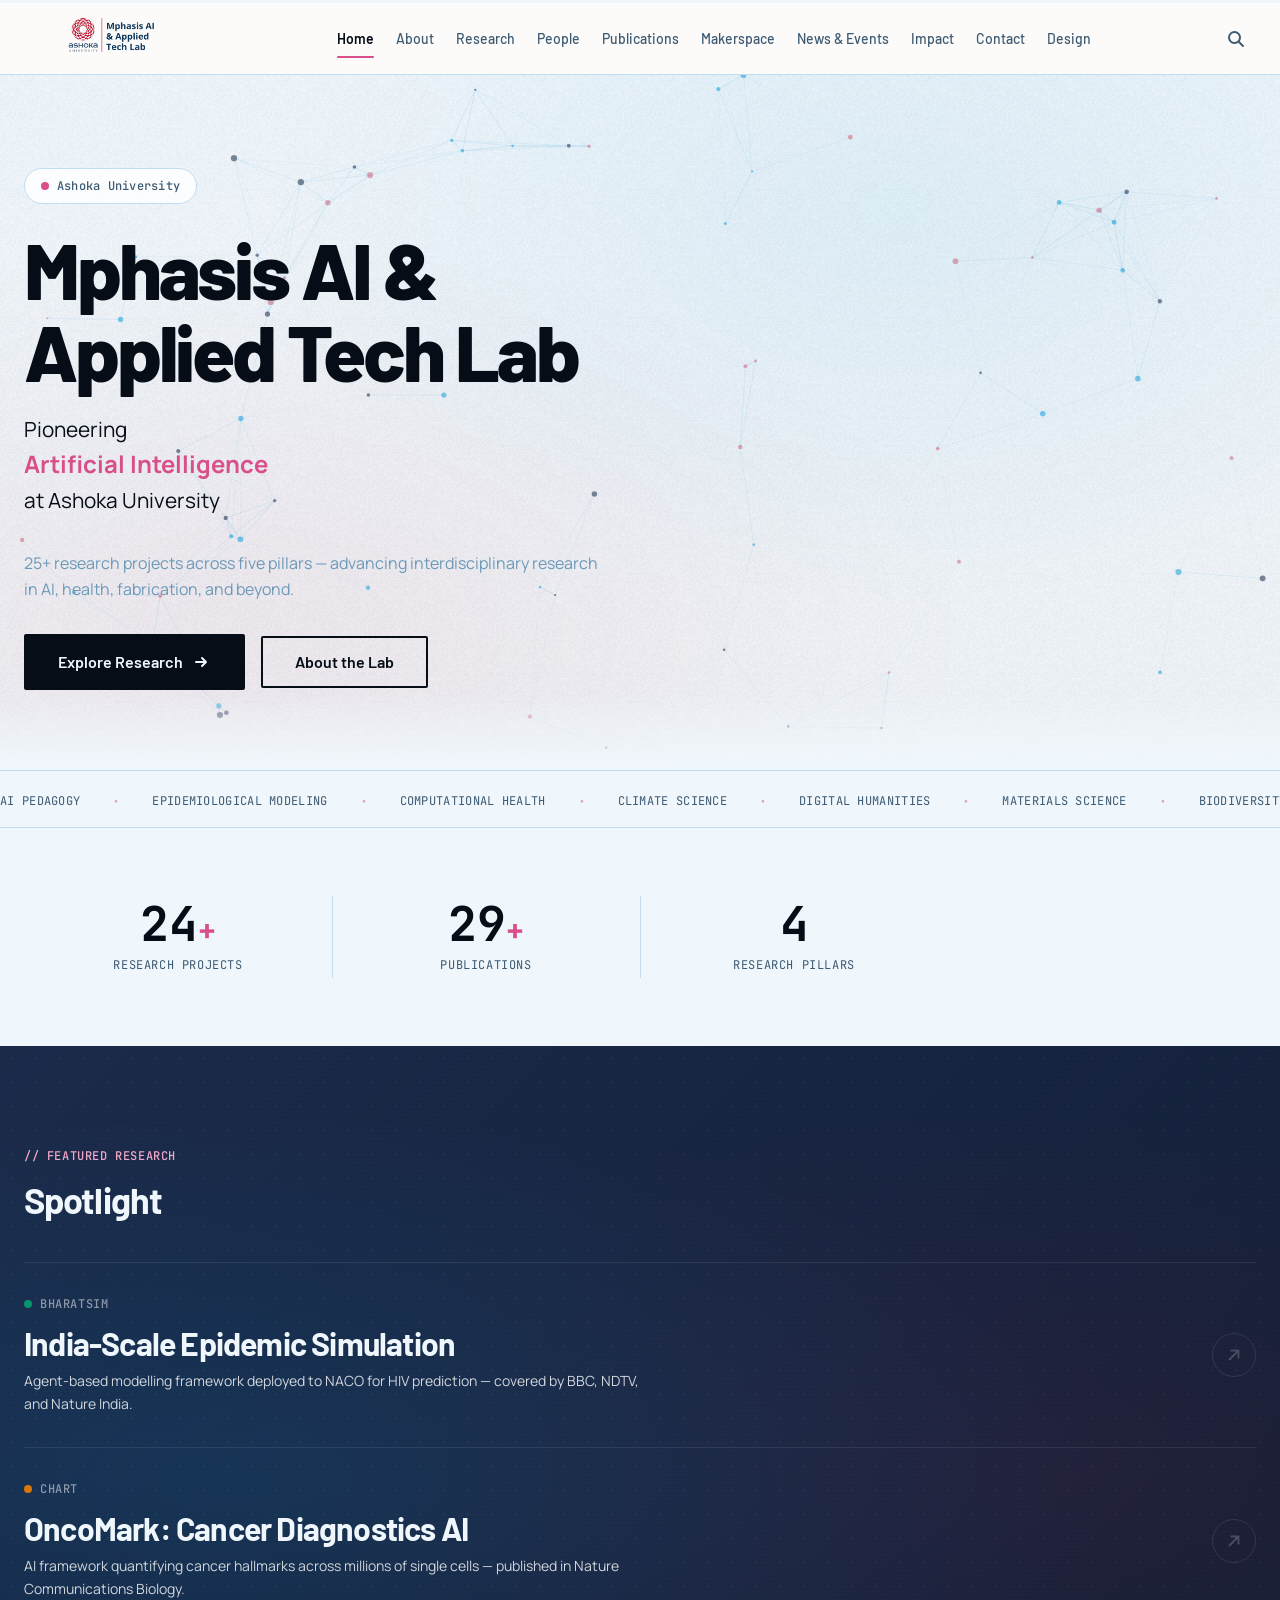
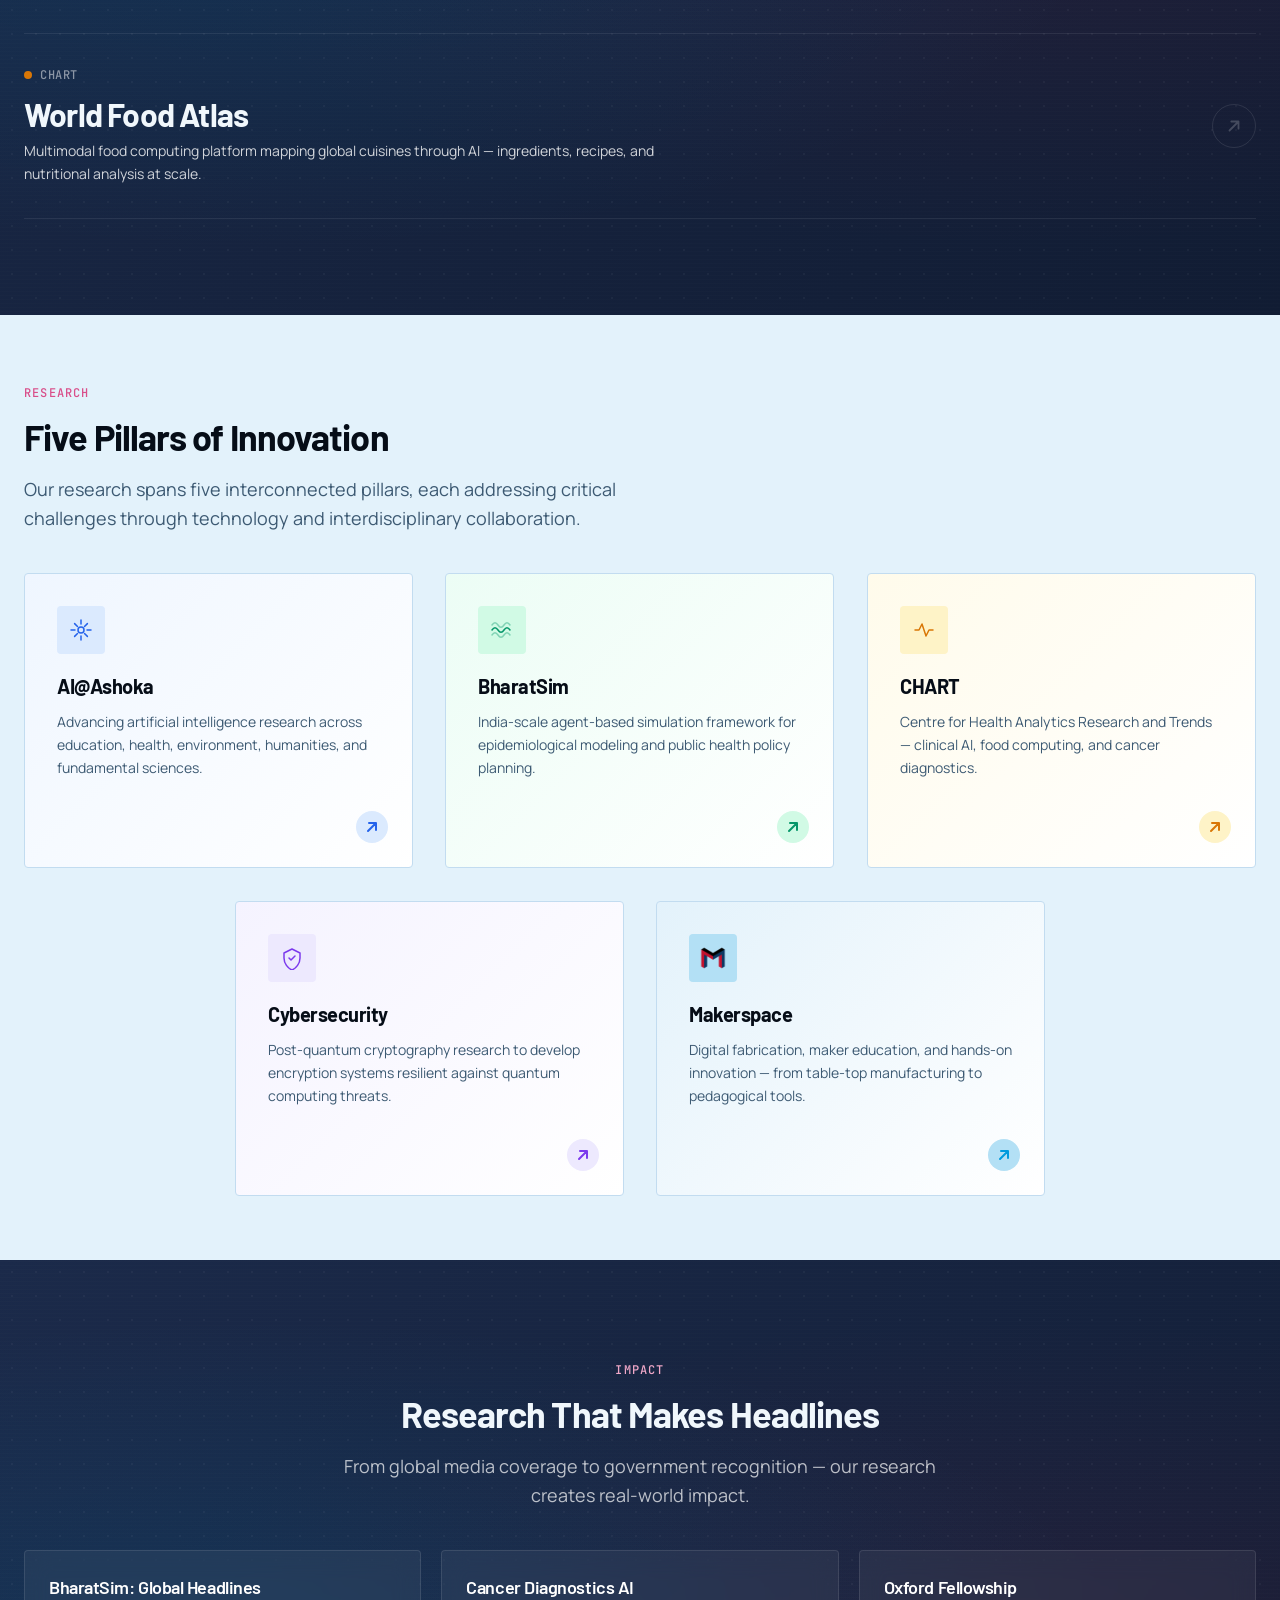
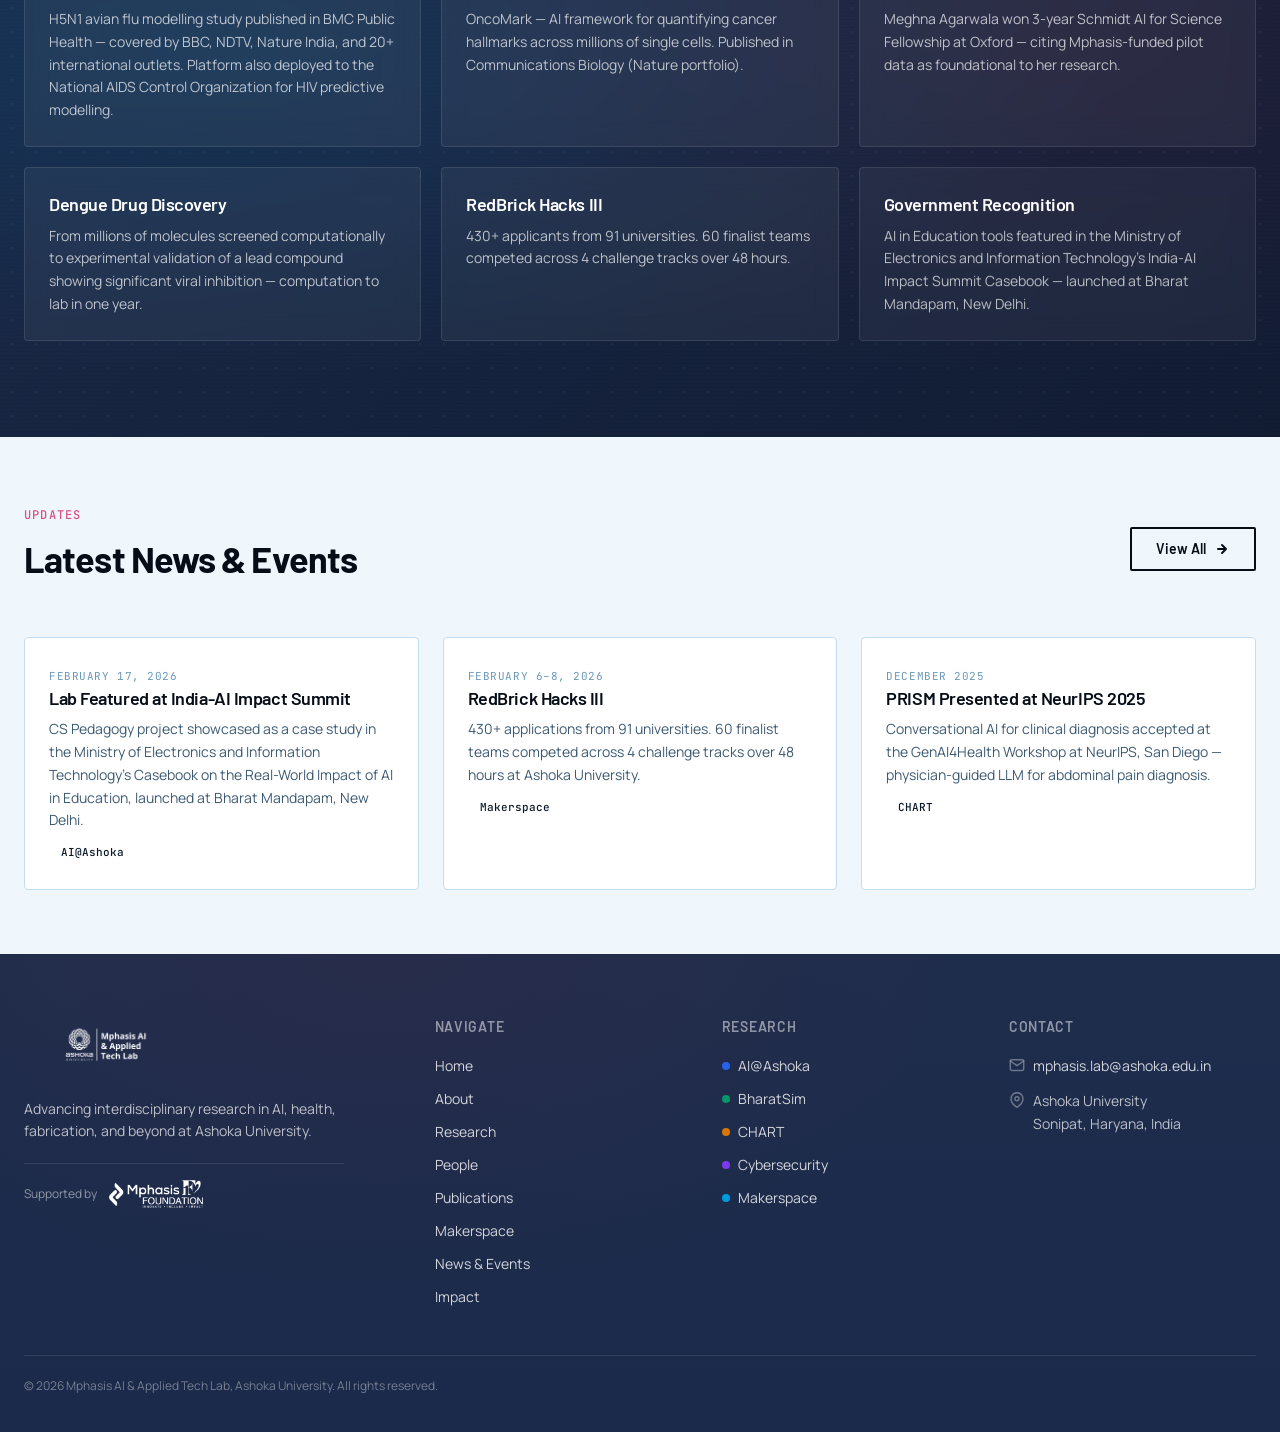
==== commit f5163fde: "Initial commit: Mphasis AI Lab — Foundation Edge (Barlow + Manrope)" ====
--- a/index.html
+++ b/index.html
@@ -21,7 +21,7 @@
   <!-- Google Fonts -->
   <link rel="preconnect" href="https://fonts.googleapis.com">
   <link rel="preconnect" href="https://fonts.gstatic.com" crossorigin>
-  <link href="https://fonts.googleapis.com/css2?family=Inter:wght@400;500;600;700;800&family=JetBrains+Mono:wght@400;500;600;700&family=Sora:wght@500;600;700&display=swap" rel="stylesheet">
+  <link href="https://fonts.googleapis.com/css2?family=Barlow:wght@400;500;600;700&family=Manrope:wght@400;500;600;700&family=JetBrains+Mono:wght@400;500;600;700&display=swap" rel="stylesheet">
 
   <!-- Stylesheets -->
   <link rel="stylesheet" href="src/css/variables.css">
@@ -86,6 +86,7 @@
           <a href="/pages/news.html" class="nav__link">News & Events</a>
           <a href="/pages/impact.html" class="nav__link">Impact</a>
           <a href="/pages/contact.html" class="nav__link">Contact</a>
+          <a href="/pages/design-philosophy.html" class="nav__link">Design</a>
         </nav>
 
         <div class="header__actions">
@@ -112,6 +113,7 @@
       <a href="/pages/news.html" class="nav-mobile__link">News & Events</a>
       <a href="/pages/impact.html" class="nav-mobile__link">Impact</a>
       <a href="/pages/contact.html" class="nav-mobile__link">Contact</a>
+      <a href="/pages/design-philosophy.html" class="nav-mobile__link">Design</a>
     </nav>
 
     <!-- ════════════════════════════════════════
--- a/src/css/variables.css
+++ b/src/css/variables.css
@@ -1,66 +1,79 @@
 /* ============================================
-   DESIGN TOKENS — Mphasis AI & Applied Tech Lab
-   v2.0 — Warmer, bolder, more alive
+   DESIGN TOKENS — Version 2: "Foundation Edge"
+   Concept: Mphasis F1 Foundation as primary identity.
+   Technology-forward, confident, bold. Dark-first.
+   The gradient arrow from the F1 logo as design motif.
    ============================================ */
 
 :root {
   /* ── Brand Colors ── */
-  --color-navy:        #1B2A4A;
-  --color-navy-light:  #2A3F6A;
-  --color-navy-dark:   #111C33;
-  --color-red:         #C41E3A;
-  --color-red-light:   #E8364F;
-  --color-red-dark:    #9B1830;
+  --color-primary:       #009BDE;
+  --color-primary-dark:  #006FA8;
+  --color-primary-light: #B3E0F5;
+
+  /* F1 logo gradient — the design motif */
+  --gradient-f1-start: #D94F8A;
+  --gradient-f1-mid:   #2DB5A3;
+  --gradient-f1-end:   #5AC16B;
+  --gradient-f1: linear-gradient(90deg, #D94F8A, #2DB5A3, #5AC16B);
+
+  /* Legacy aliases for structural CSS compatibility */
+  --color-navy:        #060D17;
+  --color-navy-light:  #0D1B2E;
+  --color-navy-dark:   #020811;
+  --color-red:         #D94F8A;
+  --color-red-light:   #F0A8C8;
+  --color-red-dark:    #A83068;
   --color-blue:        #009BDE;
   --color-blue-light:  #33B0E6;
-  --color-blue-dark:   #007AB3;
+  --color-blue-dark:   #006FA8;
 
   /* ── Pillar Colors ── */
-  --pillar-ai:           #2563EB;
-  --pillar-ai-light:     #DBEAFE;
-  --pillar-ai-bg:        #EFF6FF;
-  --pillar-bharatsim:    #059669;
+  --pillar-ai:              #2563EB;
+  --pillar-ai-light:        #DBEAFE;
+  --pillar-ai-bg:           #EFF6FF;
+  --pillar-bharatsim:       #059669;
   --pillar-bharatsim-light: #D1FAE5;
-  --pillar-bharatsim-bg: #ECFDF5;
-  --pillar-chart:        #D97706;
-  --pillar-chart-light:  #FEF3C7;
-  --pillar-chart-bg:     #FFFBEB;
-  --pillar-cyber:        #7C3AED;
-  --pillar-cyber-light:  #EDE9FE;
-  --pillar-cyber-bg:     #F5F3FF;
-  --pillar-makerspace:   #DC2626;
-  --pillar-makerspace-light: #FEE2E2;
-  --pillar-makerspace-bg: #FEF2F2;
+  --pillar-bharatsim-bg:    #ECFDF5;
+  --pillar-chart:           #D97706;
+  --pillar-chart-light:     #FEF3C7;
+  --pillar-chart-bg:        #FFFBEB;
+  --pillar-cyber:           #7C3AED;
+  --pillar-cyber-light:     #EDE9FE;
+  --pillar-cyber-bg:        #F5F3FF;
+  --pillar-makerspace:      #009BDE;
+  --pillar-makerspace-light:#B3E0F5;
+  --pillar-makerspace-bg:   #E3F2FB;
 
-  /* ── Neutral Palette ── */
-  --gray-50:   #F9FAFB;
-  --gray-100:  #F3F4F6;
-  --gray-200:  #E5E7EB;
-  --gray-300:  #D1D5DB;
-  --gray-400:  #9CA3AF;
-  --gray-500:  #6B7280;
-  --gray-600:  #4B5563;
-  --gray-700:  #374151;
-  --gray-800:  #1F2937;
-  --gray-900:  #111827;
+  /* ── Neutral Palette (cool-tinted) ── */
+  --gray-50:   #F0F7FC;
+  --gray-100:  #E3F2FB;
+  --gray-200:  #C2DCF0;
+  --gray-300:  #9BBDD8;
+  --gray-400:  #6B99B8;
+  --gray-500:  #4A7A9B;
+  --gray-600:  #3D5A73;
+  --gray-700:  #1F3448;
+  --gray-800:  #0F1F30;
+  --gray-900:  #0A1929;
 
   /* ── Semantic Colors ── */
-  --color-text:          var(--gray-900);
-  --color-text-secondary: var(--gray-600);
-  --color-text-muted:    var(--gray-400);
-  --color-text-inverse:  #FFFFFF;
-  --color-link:          var(--color-blue);
-  --color-link-hover:    var(--color-blue-dark);
-  --color-bg:            #FCFBF9;
-  --color-bg-alt:        #F5F3EF;
-  --color-bg-dark:       var(--color-navy);
-  --color-border:        var(--gray-200);
-  --color-border-light:  var(--gray-100);
+  --color-text:           #0A1929;
+  --color-text-secondary: #3D5A73;
+  --color-text-muted:     #6B99B8;
+  --color-text-inverse:   #F0F7FC;
+  --color-link:           #009BDE;
+  --color-link-hover:     #006FA8;
+  --color-bg:             #F0F7FC;
+  --color-bg-alt:         #E3F2FB;
+  --color-bg-dark:        #060D17;
+  --color-border:         #C2DCF0;
+  --color-border-light:   #E3F2FB;
 
   /* ── Typography ── */
-  --font-display: 'Sora', 'Inter', -apple-system, BlinkMacSystemFont, sans-serif;
-  --font-sans: 'Inter', -apple-system, BlinkMacSystemFont, 'Segoe UI', Roboto, Oxygen, Ubuntu, sans-serif;
-  --font-mono: 'JetBrains Mono', 'Fira Code', 'Consolas', monospace;
+  --font-display: 'Barlow', -apple-system, BlinkMacSystemFont, sans-serif;
+  --font-sans:    'Manrope', -apple-system, BlinkMacSystemFont, sans-serif;
+  --font-mono:    'JetBrains Mono', 'Fira Code', 'Consolas', monospace;
 
   --text-xs:   0.75rem;
   --text-sm:   0.875rem;
@@ -71,12 +84,12 @@
   --text-3xl:  1.875rem;
   --text-4xl:  2.25rem;
   --text-5xl:  3rem;
-  --text-6xl:  3.75rem;
+  --text-6xl:  4.5rem;
 
-  --weight-regular:  400;
-  --weight-medium:   500;
-  --weight-semibold: 600;
-  --weight-bold:     700;
+  --weight-regular:   400;
+  --weight-medium:    500;
+  --weight-semibold:  600;
+  --weight-bold:      700;
   --weight-extrabold: 800;
 
   --leading-tight:   1.25;
@@ -106,26 +119,26 @@
   --space-24:  6rem;
   --space-32:  8rem;
 
-  /* ── Layout ── */
+  /* ── Layout — wider, bolder ── */
   --container-sm:  640px;
   --container-md:  768px;
   --container-lg:  1024px;
-  --container-xl:  1200px;
-  --container-2xl: 1400px;
+  --container-xl:  1280px;
+  --container-2xl: 1480px;
   --header-height: 72px;
 
-  /* ── Borders ── */
-  --radius-sm:   4px;
-  --radius-md:   8px;
-  --radius-lg:   12px;
-  --radius-xl:   16px;
+  /* ── Borders — sharp, confident ── */
+  --radius-sm:   0px;
+  --radius-md:   2px;
+  --radius-lg:   4px;
+  --radius-xl:   6px;
   --radius-full: 9999px;
 
-  /* ── Shadows ── */
-  --shadow-sm:   0 1px 2px rgba(0, 0, 0, 0.05);
-  --shadow-md:   0 4px 6px -1px rgba(0, 0, 0, 0.07), 0 2px 4px -2px rgba(0, 0, 0, 0.05);
-  --shadow-lg:   0 10px 15px -3px rgba(0, 0, 0, 0.08), 0 4px 6px -4px rgba(0, 0, 0, 0.04);
-  --shadow-xl:   0 20px 25px -5px rgba(0, 0, 0, 0.08), 0 8px 10px -6px rgba(0, 0, 0, 0.04);
+  /* ── Shadows (cool-tinted) ── */
+  --shadow-sm:   0 1px 2px rgba(0, 26, 51, 0.07);
+  --shadow-md:   0 4px 6px -1px rgba(0, 26, 51, 0.10), 0 2px 4px -2px rgba(0, 26, 51, 0.06);
+  --shadow-lg:   0 10px 15px -3px rgba(0, 26, 51, 0.12), 0 4px 6px -4px rgba(0, 26, 51, 0.06);
+  --shadow-xl:   0 20px 25px -5px rgba(0, 26, 51, 0.12), 0 8px 10px -6px rgba(0, 26, 51, 0.06);
 
   /* ── Transitions ── */
   --transition-fast:   150ms ease;
@@ -135,7 +148,6 @@
 }
 
 /* ── Pillar Custom Properties via Data Attributes ── */
-
 [data-pillar="ai"]         { --pillar-color: var(--pillar-ai);         --pillar-bg: var(--pillar-ai-bg);         --pillar-light: var(--pillar-ai-light); }
 [data-pillar="bharatsim"]  { --pillar-color: var(--pillar-bharatsim);  --pillar-bg: var(--pillar-bharatsim-bg);  --pillar-light: var(--pillar-bharatsim-light); }
 [data-pillar="chart"]      { --pillar-color: var(--pillar-chart);      --pillar-bg: var(--pillar-chart-bg);      --pillar-light: var(--pillar-chart-light); }
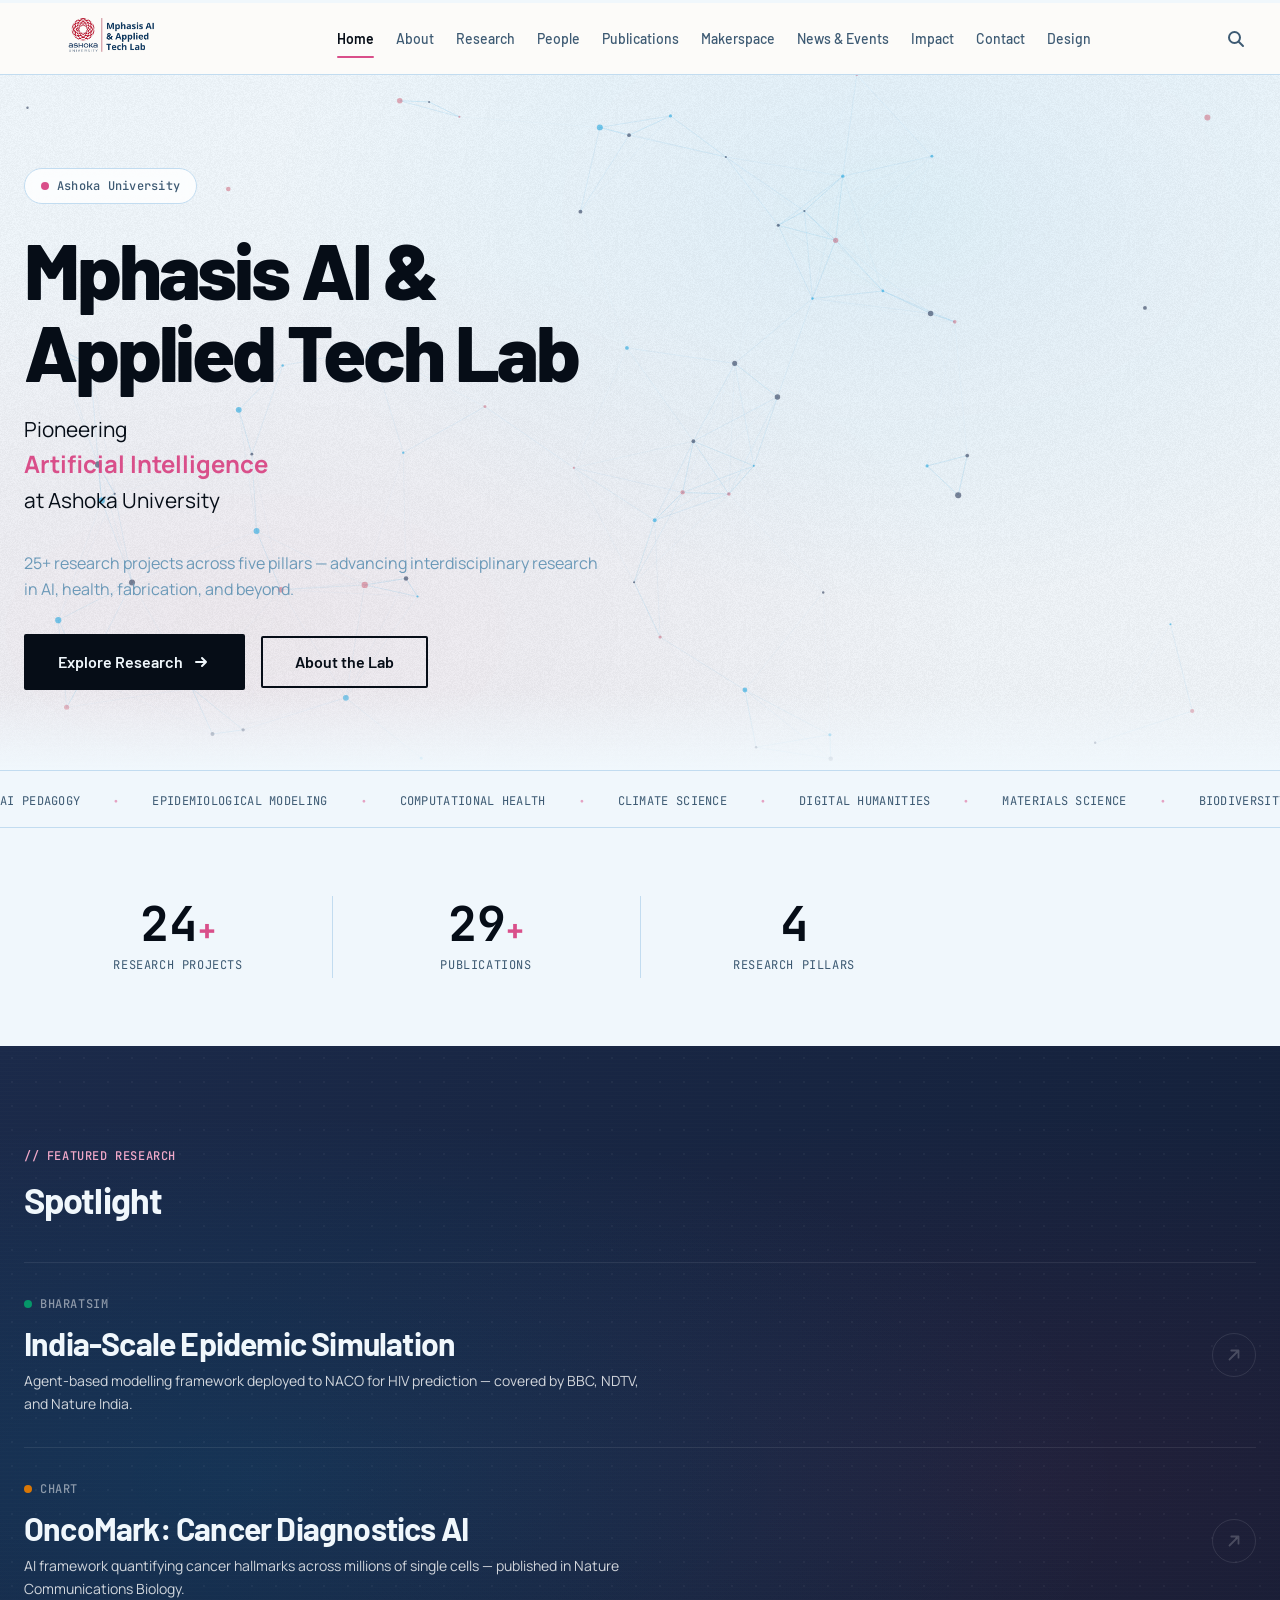
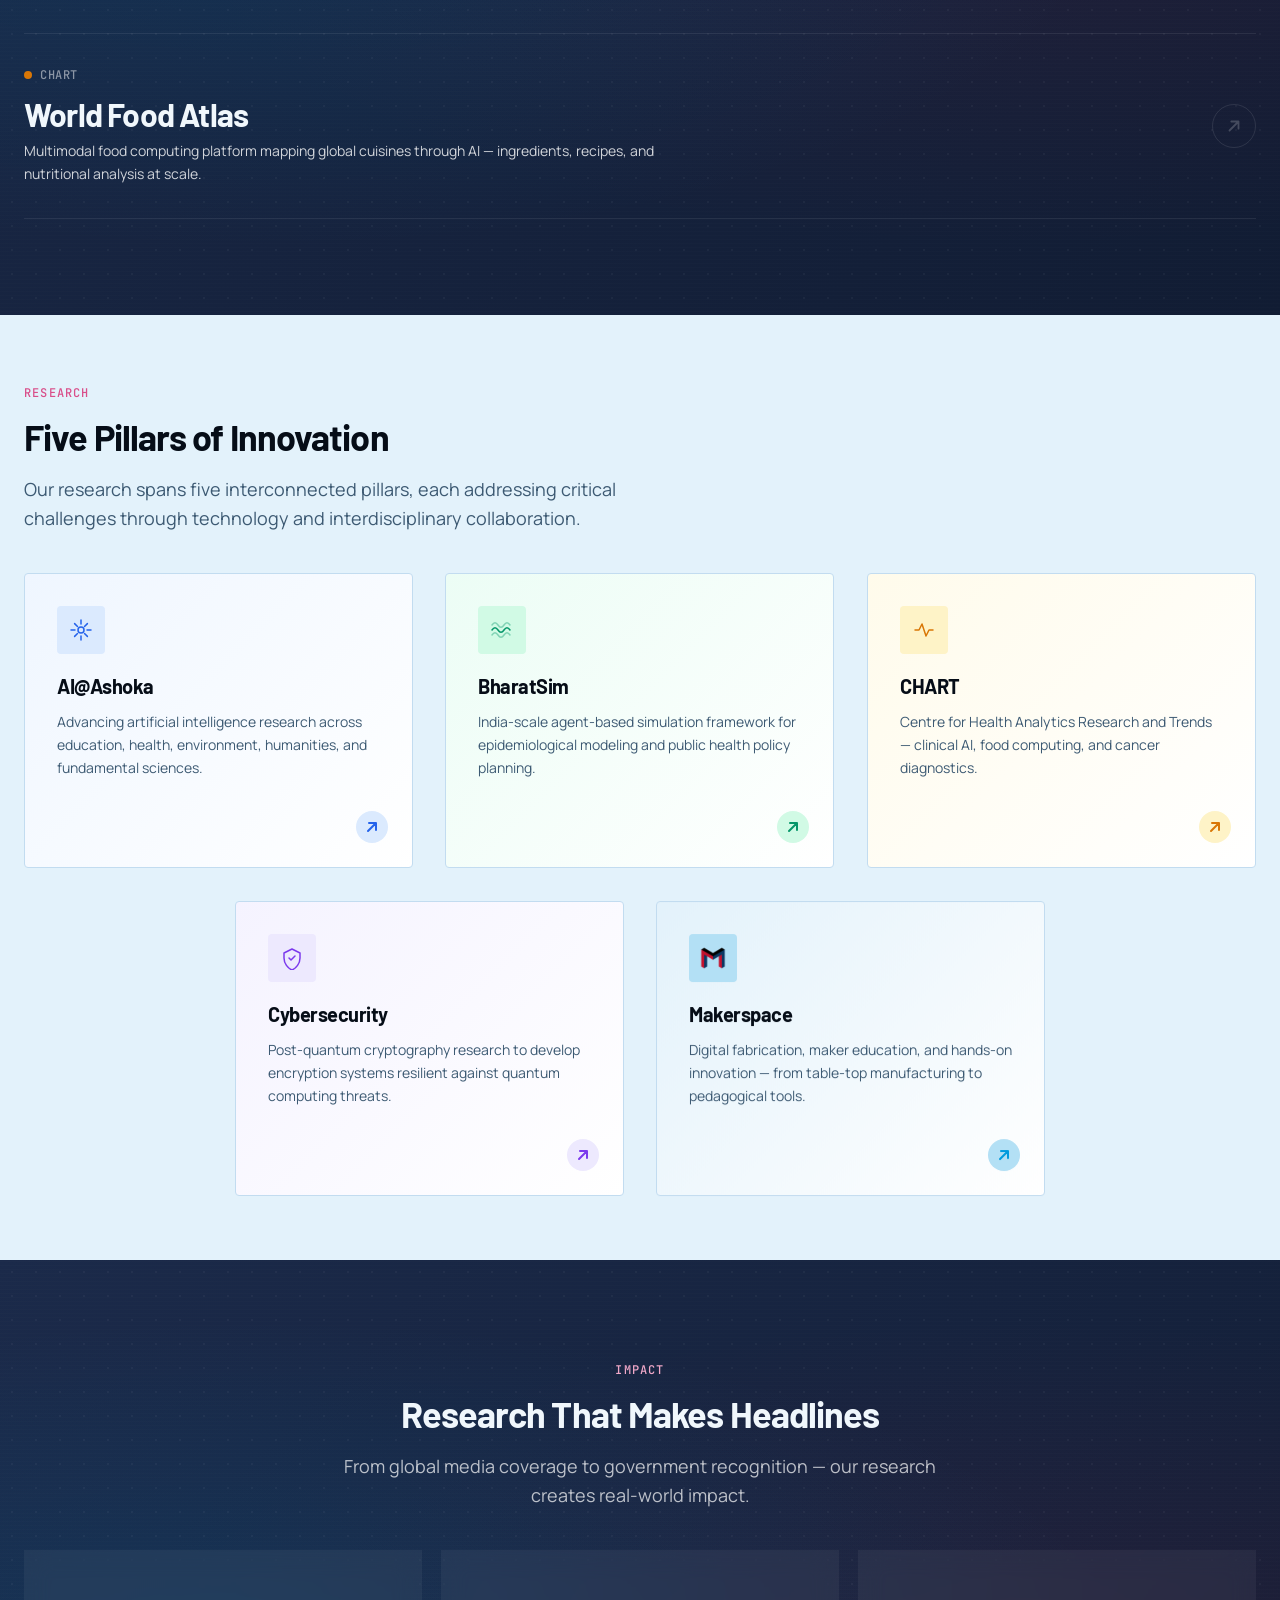
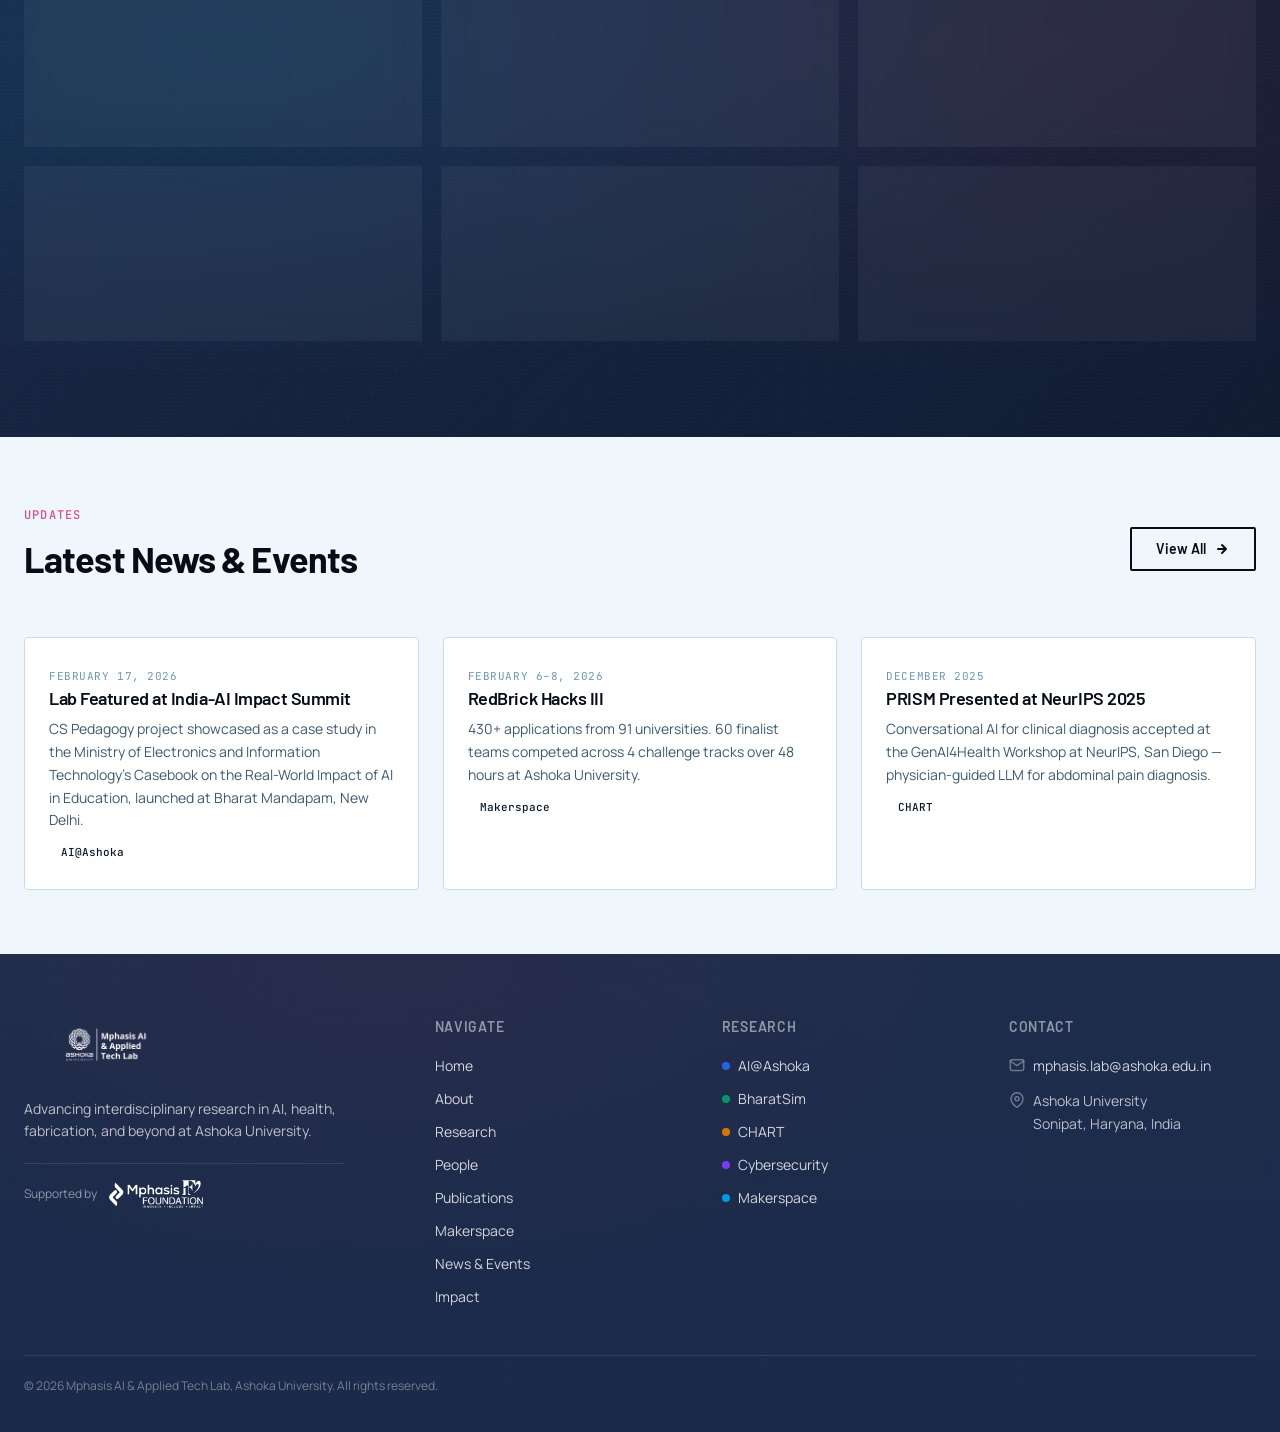
==== commit f8a20b4c: "Fix asset paths for GitHub Pages subdirectory hosting" ====
--- a/index.html
+++ b/index.html
@@ -78,15 +78,15 @@
 
         <nav class="nav" role="navigation" aria-label="Primary navigation">
           <a href="/" class="nav__link nav__link--active">Home</a>
-          <a href="/pages/about.html" class="nav__link">About</a>
-          <a href="/pages/research.html" class="nav__link">Research</a>
-          <a href="/pages/people.html" class="nav__link">People</a>
-          <a href="/pages/publications.html" class="nav__link">Publications</a>
-          <a href="/pages/makerspace.html" class="nav__link">Makerspace</a>
-          <a href="/pages/news.html" class="nav__link">News & Events</a>
-          <a href="/pages/impact.html" class="nav__link">Impact</a>
-          <a href="/pages/contact.html" class="nav__link">Contact</a>
-          <a href="/pages/design-philosophy.html" class="nav__link">Design</a>
+          <a href="pages/about.html" class="nav__link">About</a>
+          <a href="pages/research.html" class="nav__link">Research</a>
+          <a href="pages/people.html" class="nav__link">People</a>
+          <a href="pages/publications.html" class="nav__link">Publications</a>
+          <a href="pages/makerspace.html" class="nav__link">Makerspace</a>
+          <a href="pages/news.html" class="nav__link">News & Events</a>
+          <a href="pages/impact.html" class="nav__link">Impact</a>
+          <a href="pages/contact.html" class="nav__link">Contact</a>
+          <a href="pages/design-philosophy.html" class="nav__link">Design</a>
         </nav>
 
         <div class="header__actions">
@@ -105,15 +105,15 @@
     <!-- Mobile Navigation -->
     <nav class="nav-mobile" id="mobile-nav" role="navigation" aria-label="Mobile navigation">
       <a href="/" class="nav-mobile__link nav-mobile__link--active">Home</a>
-      <a href="/pages/about.html" class="nav-mobile__link">About</a>
-      <a href="/pages/research.html" class="nav-mobile__link">Research</a>
-      <a href="/pages/people.html" class="nav-mobile__link">People</a>
-      <a href="/pages/publications.html" class="nav-mobile__link">Publications</a>
-      <a href="/pages/makerspace.html" class="nav-mobile__link">Makerspace</a>
-      <a href="/pages/news.html" class="nav-mobile__link">News & Events</a>
-      <a href="/pages/impact.html" class="nav-mobile__link">Impact</a>
-      <a href="/pages/contact.html" class="nav-mobile__link">Contact</a>
-      <a href="/pages/design-philosophy.html" class="nav-mobile__link">Design</a>
+      <a href="pages/about.html" class="nav-mobile__link">About</a>
+      <a href="pages/research.html" class="nav-mobile__link">Research</a>
+      <a href="pages/people.html" class="nav-mobile__link">People</a>
+      <a href="pages/publications.html" class="nav-mobile__link">Publications</a>
+      <a href="pages/makerspace.html" class="nav-mobile__link">Makerspace</a>
+      <a href="pages/news.html" class="nav-mobile__link">News & Events</a>
+      <a href="pages/impact.html" class="nav-mobile__link">Impact</a>
+      <a href="pages/contact.html" class="nav-mobile__link">Contact</a>
+      <a href="pages/design-philosophy.html" class="nav-mobile__link">Design</a>
     </nav>
 
     <!-- ════════════════════════════════════════
@@ -139,11 +139,11 @@
               25+ research projects across five pillars — advancing interdisciplinary research in AI, health, fabrication, and beyond.
             </p>
             <div class="hero__actions reveal">
-              <a href="/pages/research.html" class="btn btn--primary btn--lg">
+              <a href="pages/research.html" class="btn btn--primary btn--lg">
                 Explore Research
                 <svg class="btn__arrow" width="20" height="20" viewBox="0 0 20 20" fill="none" stroke="currentColor" stroke-width="2" stroke-linecap="round" stroke-linejoin="round"><path d="M5 10h10M11 6l4 4-4 4"/></svg>
               </a>
-              <a href="/pages/about.html" class="btn btn--secondary btn--lg">About the Lab</a>
+              <a href="pages/about.html" class="btn btn--secondary btn--lg">About the Lab</a>
             </div>
           </div>
         </div>
@@ -222,7 +222,7 @@
 
           <div class="spotlight__list reveal-stagger">
 
-            <a href="/pages/project.html?id=bharatsim-v2" class="spotlight__strip reveal" data-pillar="bharatsim">
+            <a href="pages/project.html?id=bharatsim-v2" class="spotlight__strip reveal" data-pillar="bharatsim">
               <div class="spotlight__strip-inner">
                 <div class="spotlight__meta">
                   <span class="spotlight__pillar-dot" style="background-color: var(--pillar-bharatsim);"></span>
@@ -236,7 +236,7 @@
               </span>
             </a>
 
-            <a href="/pages/project.html?id=oncomark" class="spotlight__strip reveal" data-pillar="chart">
+            <a href="pages/project.html?id=oncomark" class="spotlight__strip reveal" data-pillar="chart">
               <div class="spotlight__strip-inner">
                 <div class="spotlight__meta">
                   <span class="spotlight__pillar-dot" style="background-color: var(--pillar-chart);"></span>
@@ -250,7 +250,7 @@
               </span>
             </a>
 
-            <a href="/pages/project.html?id=world-food-atlas" class="spotlight__strip reveal" data-pillar="chart">
+            <a href="pages/project.html?id=world-food-atlas" class="spotlight__strip reveal" data-pillar="chart">
               <div class="spotlight__strip-inner">
                 <div class="spotlight__meta">
                   <span class="spotlight__pillar-dot" style="background-color: var(--pillar-chart);"></span>
@@ -282,7 +282,7 @@
           <div class="pillar-grid reveal-stagger">
 
             <!-- AI@Ashoka -->
-            <a href="/pages/pillar.html?pillar=ai" class="pillar-card reveal" data-pillar="ai">
+            <a href="pages/pillar.html?pillar=ai" class="pillar-card reveal" data-pillar="ai">
               <div class="pillar-card__header">
                 <div class="pillar-card__icon">
                   <svg viewBox="0 0 24 24" fill="none" stroke="currentColor" stroke-width="1.5" stroke-linecap="round" stroke-linejoin="round">
@@ -300,7 +300,7 @@
             </a>
 
             <!-- BharatSim -->
-            <a href="/pages/pillar.html?pillar=bharatsim" class="pillar-card reveal" data-pillar="bharatsim">
+            <a href="pages/pillar.html?pillar=bharatsim" class="pillar-card reveal" data-pillar="bharatsim">
               <div class="pillar-card__header">
                 <div class="pillar-card__icon">
                   <svg viewBox="0 0 24 24" fill="none" stroke="currentColor" stroke-width="1.5" stroke-linecap="round" stroke-linejoin="round">
@@ -318,7 +318,7 @@
             </a>
 
             <!-- CHART -->
-            <a href="/pages/pillar.html?pillar=chart" class="pillar-card reveal" data-pillar="chart">
+            <a href="pages/pillar.html?pillar=chart" class="pillar-card reveal" data-pillar="chart">
               <div class="pillar-card__header">
                 <div class="pillar-card__icon">
                   <svg viewBox="0 0 24 24" fill="none" stroke="currentColor" stroke-width="1.5" stroke-linecap="round" stroke-linejoin="round">
@@ -336,7 +336,7 @@
             </a>
 
             <!-- Cybersecurity -->
-            <a href="/pages/pillar.html?pillar=cyber" class="pillar-card reveal" data-pillar="cyber">
+            <a href="pages/pillar.html?pillar=cyber" class="pillar-card reveal" data-pillar="cyber">
               <div class="pillar-card__header">
                 <div class="pillar-card__icon">
                   <svg viewBox="0 0 24 24" fill="none" stroke="currentColor" stroke-width="1.5" stroke-linecap="round" stroke-linejoin="round">
@@ -354,7 +354,7 @@
             </a>
 
             <!-- Makerspace -->
-            <a href="/pages/pillar.html?pillar=makerspace" class="pillar-card reveal" data-pillar="makerspace">
+            <a href="pages/pillar.html?pillar=makerspace" class="pillar-card reveal" data-pillar="makerspace">
               <div class="pillar-card__header">
                 <div class="pillar-card__icon">
                   <img src="src/assets/images/logos/makerspace-logo.png" alt="Makerspace logo">
@@ -433,7 +433,7 @@
               <span class="section__eyebrow">Updates</span>
               <h2 class="section__title">Latest News &amp; Events</h2>
             </div>
-            <a href="/pages/news.html" class="btn btn--secondary">
+            <a href="pages/news.html" class="btn btn--secondary">
               View All
               <svg class="btn__arrow" width="16" height="16" viewBox="0 0 16 16" fill="none" stroke="currentColor" stroke-width="2" stroke-linecap="round" stroke-linejoin="round"><path d="M4 8h8M8 4l4 4-4 4"/></svg>
             </a>
@@ -495,13 +495,13 @@
             <h4 class="footer__heading">Navigate</h4>
             <div class="footer__links">
               <a href="/" class="footer__link">Home</a>
-              <a href="/pages/about.html" class="footer__link">About</a>
-              <a href="/pages/research.html" class="footer__link">Research</a>
-              <a href="/pages/people.html" class="footer__link">People</a>
-              <a href="/pages/publications.html" class="footer__link">Publications</a>
-              <a href="/pages/makerspace.html" class="footer__link">Makerspace</a>
-              <a href="/pages/news.html" class="footer__link">News & Events</a>
-              <a href="/pages/impact.html" class="footer__link">Impact</a>
+              <a href="pages/about.html" class="footer__link">About</a>
+              <a href="pages/research.html" class="footer__link">Research</a>
+              <a href="pages/people.html" class="footer__link">People</a>
+              <a href="pages/publications.html" class="footer__link">Publications</a>
+              <a href="pages/makerspace.html" class="footer__link">Makerspace</a>
+              <a href="pages/news.html" class="footer__link">News & Events</a>
+              <a href="pages/impact.html" class="footer__link">Impact</a>
             </div>
           </div>
 
@@ -509,23 +509,23 @@
           <div>
             <h4 class="footer__heading">Research</h4>
             <div class="footer__links">
-              <a href="/pages/pillar.html?pillar=ai" class="footer__pillar-link">
+              <a href="pages/pillar.html?pillar=ai" class="footer__pillar-link">
                 <span class="footer__pillar-dot" style="background-color: var(--pillar-ai);"></span>
                 AI@Ashoka
               </a>
-              <a href="/pages/pillar.html?pillar=bharatsim" class="footer__pillar-link">
+              <a href="pages/pillar.html?pillar=bharatsim" class="footer__pillar-link">
                 <span class="footer__pillar-dot" style="background-color: var(--pillar-bharatsim);"></span>
                 BharatSim
               </a>
-              <a href="/pages/pillar.html?pillar=chart" class="footer__pillar-link">
+              <a href="pages/pillar.html?pillar=chart" class="footer__pillar-link">
                 <span class="footer__pillar-dot" style="background-color: var(--pillar-chart);"></span>
                 CHART
               </a>
-              <a href="/pages/pillar.html?pillar=cyber" class="footer__pillar-link">
+              <a href="pages/pillar.html?pillar=cyber" class="footer__pillar-link">
                 <span class="footer__pillar-dot" style="background-color: var(--pillar-cyber);"></span>
                 Cybersecurity
               </a>
-              <a href="/pages/pillar.html?pillar=makerspace" class="footer__pillar-link">
+              <a href="pages/pillar.html?pillar=makerspace" class="footer__pillar-link">
                 <span class="footer__pillar-dot" style="background-color: var(--pillar-makerspace);"></span>
                 Makerspace
               </a>
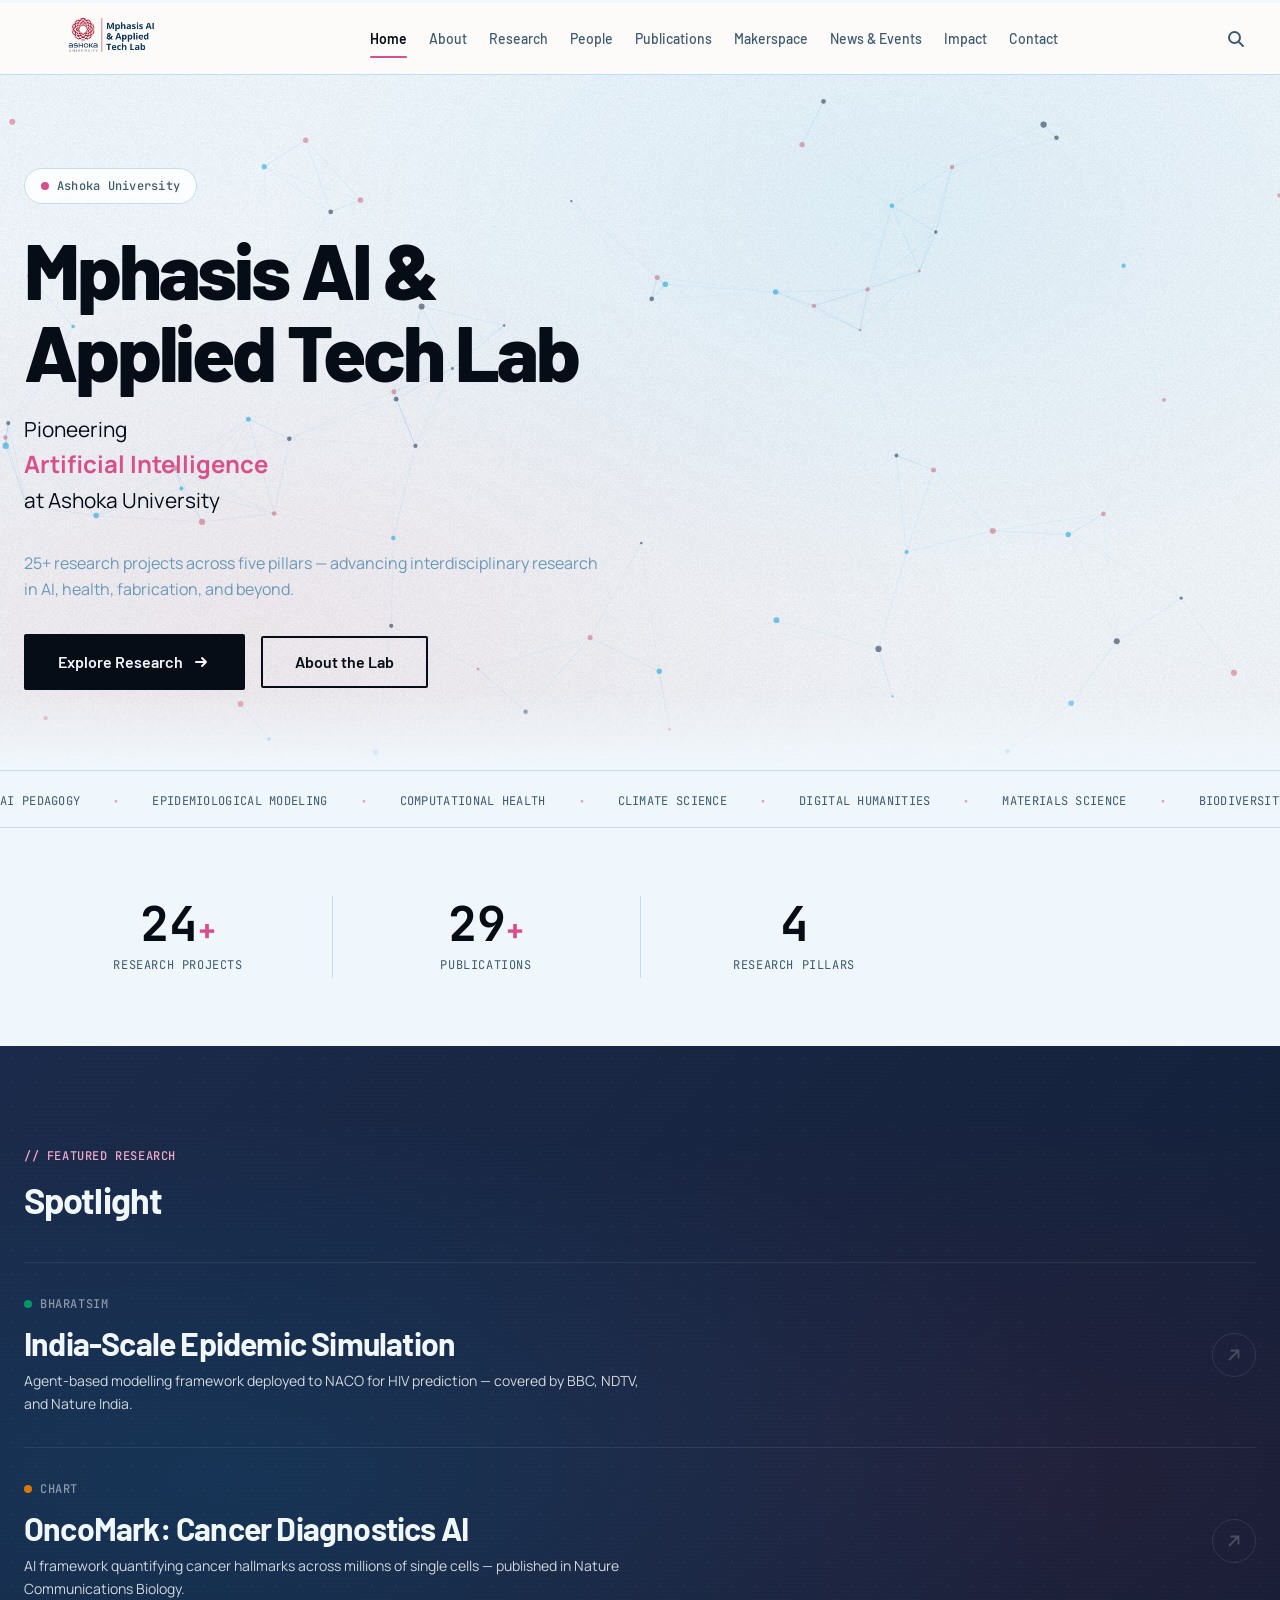
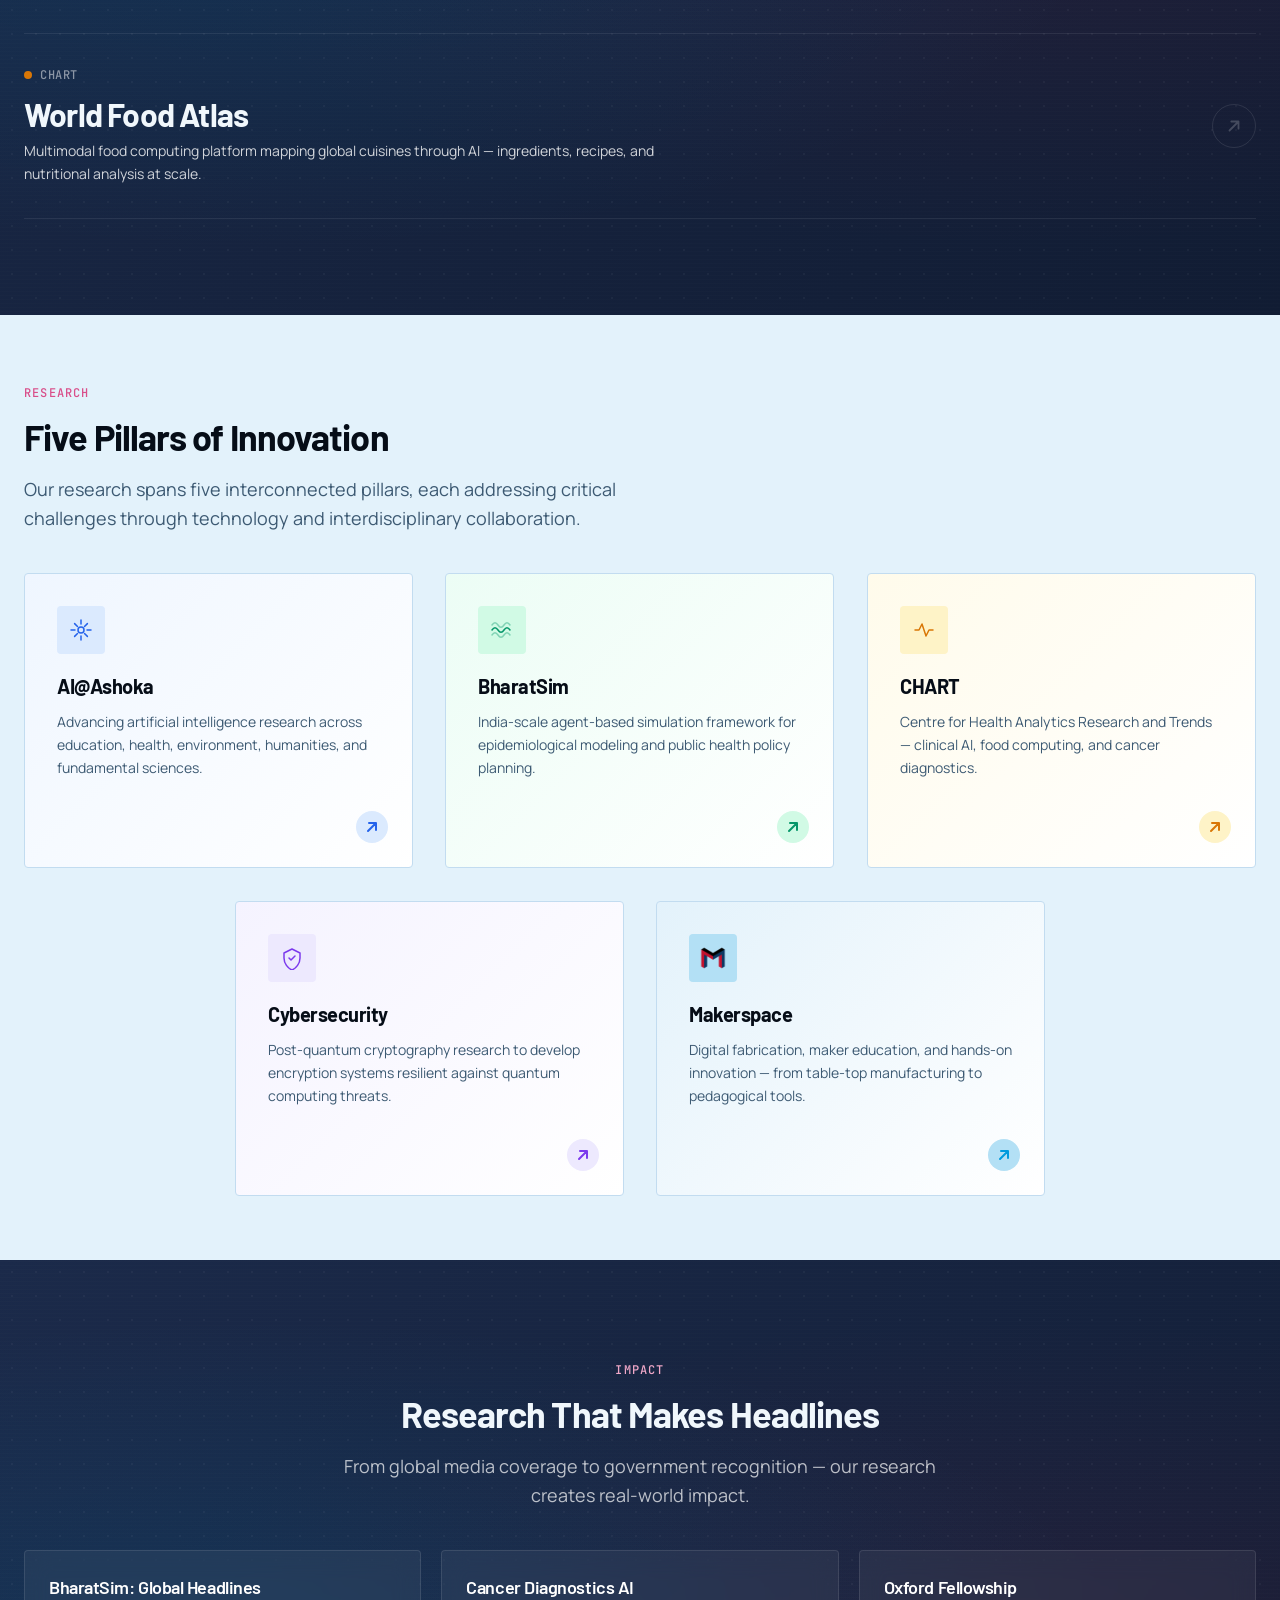
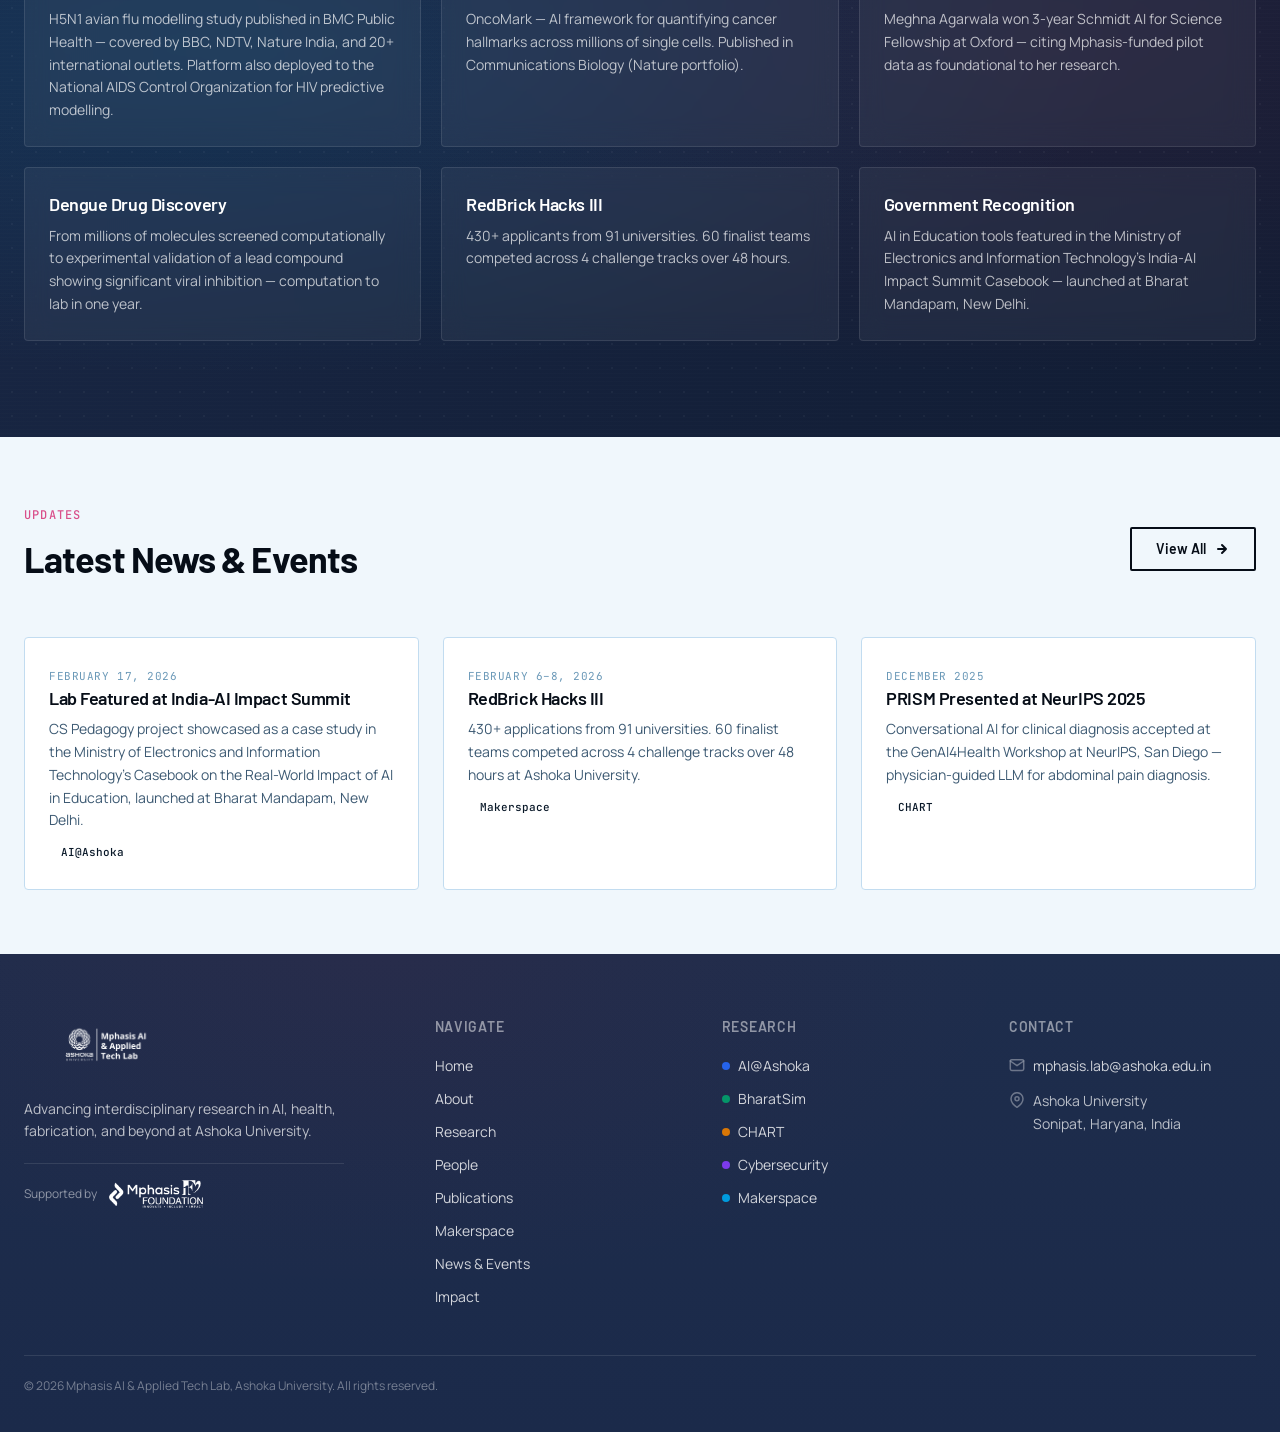
==== commit 0261238a: "Remove Design nav tab and design-philosophy page" ====
--- a/index.html
+++ b/index.html
@@ -86,7 +86,6 @@
           <a href="pages/news.html" class="nav__link">News & Events</a>
           <a href="pages/impact.html" class="nav__link">Impact</a>
           <a href="pages/contact.html" class="nav__link">Contact</a>
-          <a href="pages/design-philosophy.html" class="nav__link">Design</a>
         </nav>
 
         <div class="header__actions">
@@ -113,7 +112,6 @@
       <a href="pages/news.html" class="nav-mobile__link">News & Events</a>
       <a href="pages/impact.html" class="nav-mobile__link">Impact</a>
       <a href="pages/contact.html" class="nav-mobile__link">Contact</a>
-      <a href="pages/design-philosophy.html" class="nav-mobile__link">Design</a>
     </nav>
 
     <!-- ════════════════════════════════════════
